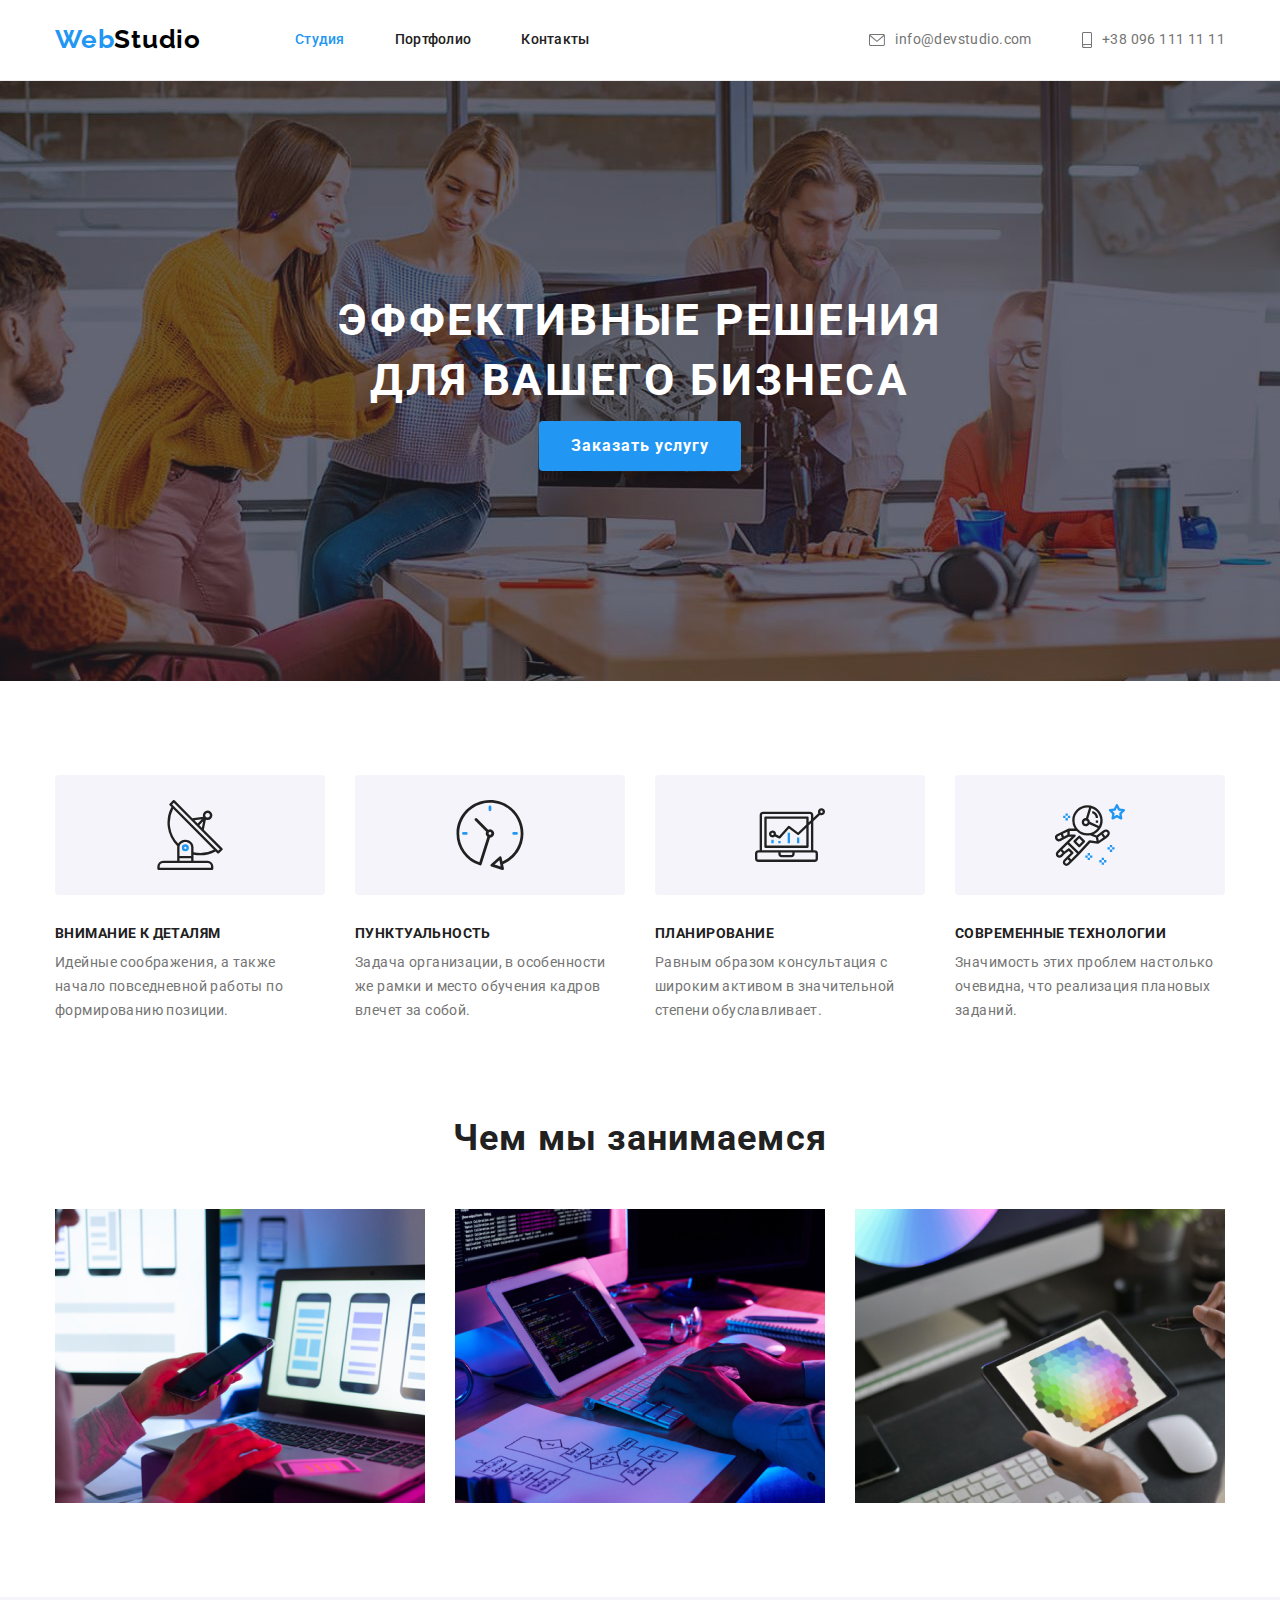
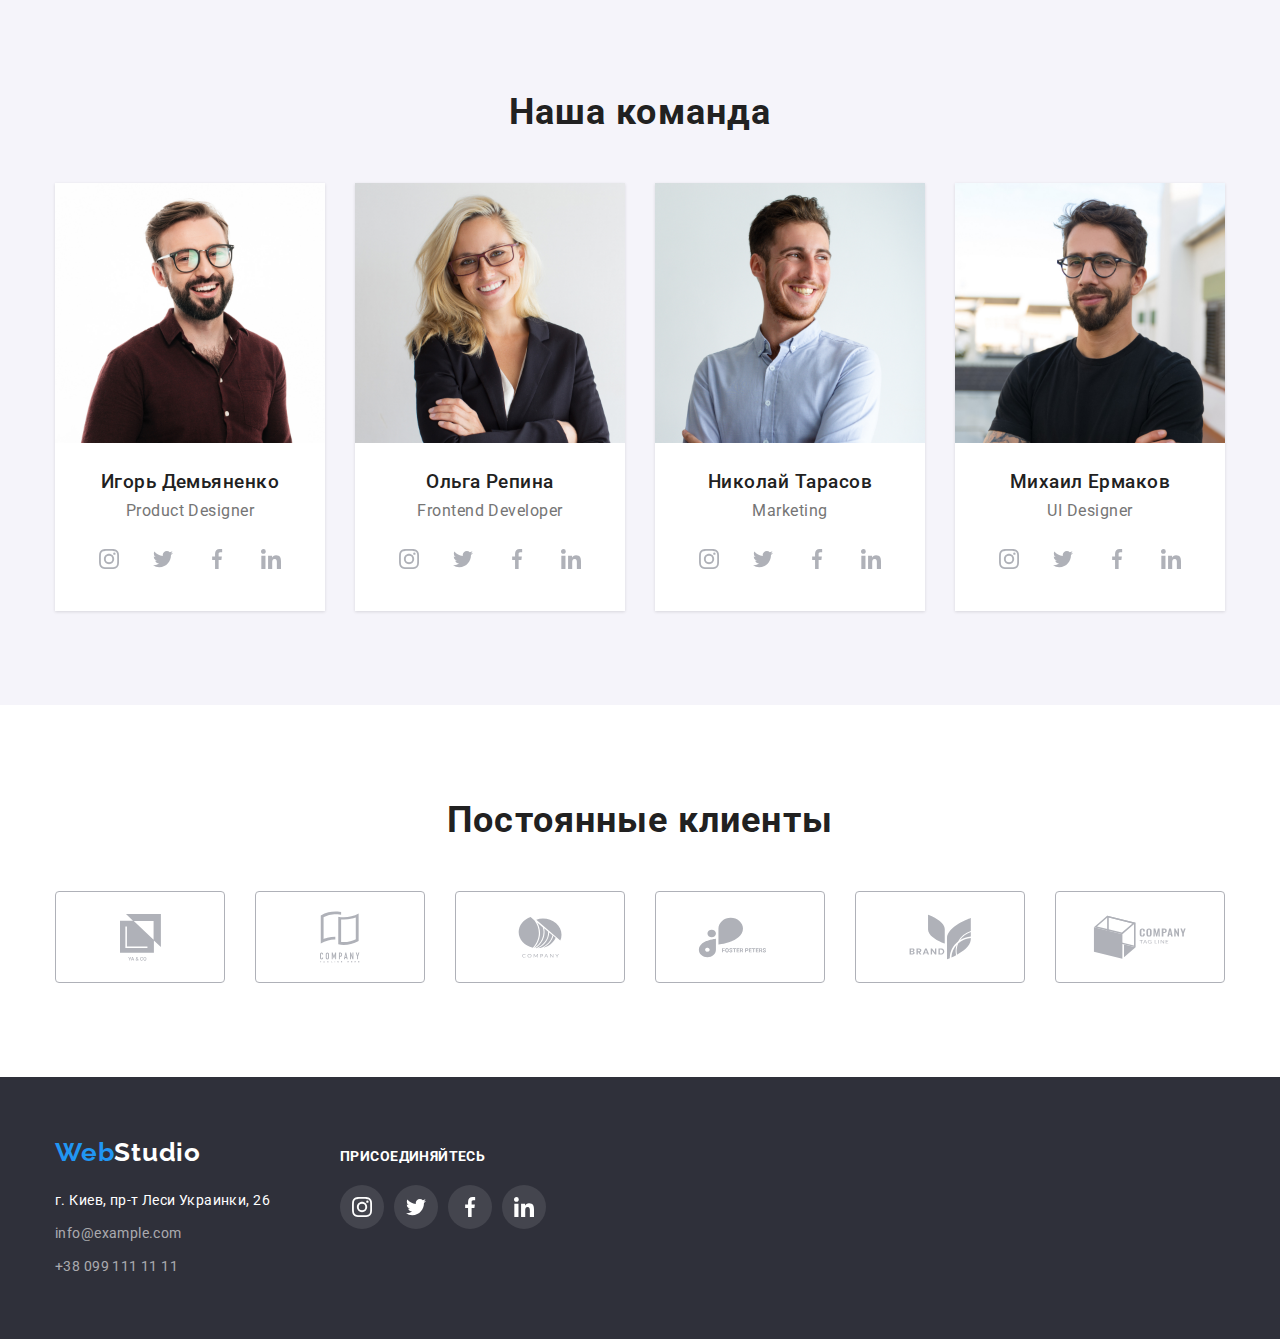
==== index.html @ 0f67e3ac "Start" ====
<!DOCTYPE html>
<html lang="ru">

<head>
    <meta charset="UTF-8">
    <meta http-equiv="X-UA-Compatible" content="IE=edge">
    <meta name="viewport" content="width=device-width, initial-scale=1.0">
    <title>goit-markup-hw-04</title>
    <link rel="preconnect" href="https://fonts.gstatic.com">
    <link
    href="https://fonts.googleapis.com/css2?family=Raleway:wght@700&family=Roboto:wght@400;500;700;900&display=swap"
    rel="stylesheet">
    <link rel="stylesheet" href="https://cdnjs.cloudflare.com/ajax/libs/modern-normalize/1.0.0/modern-normalize.min.css" />
    <link rel="stylesheet" href="./css/styles.css">
</head>

<body>
    <header class="header">
        <!--My comment-->
        <div class="container head">
            <a href="#" class="logo-link"> <span class="logo">Web</span><span class="logo-item">Studio</span></a>
            <nav class="nav">
                <ul class="nav-list">
                    <li>
                        <a class="nav-list-link current" href="./index.html">Студия</a>
                    </li>
                    <li>
                        <a class="nav-list-link" href="./portfolio.html">Портфолио</a>
                    </li>
                    <li>
                        <a class="nav-list-link" href="#contacts">Контакты</a>
                    </li>
                </ul>
            </nav>
            <ul class="contacts-list">
                <li class="contacts-list-item"> 
                <a class="contacts-list-link" href="mailto:info@devstudio.com ">
                    <svg class="contacts-icon" width="16px" height="12px">
                        <use href="./images/icons.svg#email">
                        </use>
                    </svg>info@devstudio.com</a>
                </li>
                <li class="contacts-list-item">
                <a class="contacts-list-link" href="tel:+380961111111"> 
                    <svg class="contacts-icon" width="10px" height="16px">
                        <use href="./images/icons.svg#phone">
                        </use>
                    </svg>+38 096 111 11 11</a>
                </li>
            </ul>
        </div>
    </header>
    <main>
        <!--Main content-->
        <section class=" section main">
            <div class="container hero">
                <!--Hero-->
                <!-- <div class="hero-title"> -->
        <h1 class="main-title">эффективные решения для вашего бизнеса</h1>
                <!-- </div> -->
                <div class="hero-button">
                <button class="button-order" type="button" width="">Заказать услугу</button>
                </div>
            </div>
        </section>

        <section class="section our-advantages">
            <!-- Наши преимущества-->
            <div class="container">
                <h2 class="visual-hiden">Наши преимущества</h2>
                <ul class="advantages">
                    <li class="advantegs-item">
                        <div class="advantages-icon">
                            <svg width="70" height="70"> 
                                <use href="./images/icons.svg#antenna"> 
                                </use>
                            </svg>
                        </div>
                        <div class="card-adv-content">
                            <h3 class="caption-title">внимание к деталям</h3>
                                <p class="card-adv-text">Идейные соображения, а также начало повседневной работы по формированию позиции.</p>
                        </div>
                    </li>
                    <li class="advantegs-item">
                        <div class="advantages-icon">
                            <svg width="70" height="70">
                                <use href="./images/icons.svg#clock"> 
                                </use>
                            </svg>
                        </div>                        
                        <div class="card-adv-content">
                            <h3 class="caption-title">пунктуальность</h3>
                                <p class="card-adv-text">Задача организации, в особенности же рамки и место обучения кадров влечет за собой.</p>
                        </div>
                    </li>
                    <li class="advantegs-item">
                        <div class="advantages-icon">
                            <svg width="70" height="70">
                                <use href="./images/icons.svg#diagram">
                                </use>
                            </svg>
                        </div>
                        <div class="card-adv-content">
                            <h3 class="caption-title">планирование</h3>
                                <p class="card-adv-text">Равным образом консультация с широким активом в значительной степени обуславливает.</p>
                        </div>
                    </li>
                    <li class="advantegs-item">
                        <div class="advantages-icon">
                            <svg width="70" height="70">
                                <use href="./images/icons.svg#astronaut">
                                </use>
                            </svg>
                        </div>
                        <div class="card-adv-content">
                            <h3 class="caption-title">современные технологии</h3>
                                <p class="card-adv-text">Значимость этих проблем настолько очевидна, что реализация плановых заданий.</p>
                        </div>
                    </li>
                </ul>
            </div>
        </section>

        <section class="section what-we-do">
            <div class="container ">
                <!--Чем мы занимаемся-->
                <h2 class="heading">Чем мы занимаемся</h2>
                <ul class="img-list">
                <li> <img src="./images/telefon.jpg" width="370" alt="разработка приложений на мобильный телефон"></li>
                <li> <img src="./images/table.jpg" width="370" alt="компьтерный стол"></li>
                <li> <img src="./images/planshet.jpg" width="370" alt="планшет"></li>
                </ul>
            </div>
        </section>

        <section class="section teams">
            <div class="container our-team">
                <!--Наша команда-->
                <div class="team">
                <h2 class="heading our-teams">Наша команда</h2>
                <ul class="team-list">
                    <li class="item">
                        <article class="card-team">
                        <div class="card-team-thumb">
                        <img src="images/demianenk.jpg" width="270" alt="Игорь Демьяненко">
                        </div>
                        <div class="card-team-content">
                        <h3 class="card-team-name">Игорь Демьяненко</h3>
                        <p class="card-team-text">Product Designer</p>
                        <ul class="social-icon-list">
                            <li class="social-icon-team">
                                <a class="social-icon-link" href="">
                                    <svg class="social-icon" width="20" height="20">
                                        <use href="./images/icons.svg#instagram"></use>
                                    </svg>
                                </a>
                            </li>
                            <li class="social-icon-team">
                                <a class="social-icon-link" href="">
                                    <svg class="social-icon" width="20" height="20">
                                        <use href="./images/icons.svg#twitter"></use>
                                    </svg>
                                </a>
                            </li>
                            <li class="social-icon-team">
                                <a class="social-icon-link" href="">
                                    <svg class="social-icon" width="20" height="20">
                                        <use href="./images/icons.svg#facebook"></use>
                                    </svg>
                                </a>
                            </li>
                            <li class="social-icon-team">
                                <a class="social-icon-link" href="">
                                    <svg class="social-icon" width="20" height="20">
                                        <use href="./images/icons.svg#linkedin"></use>
                                    </svg>
                                </a>
                            </li>
                        </ul>
                        </div>
                        </article>
                        
                    </li>
                    <li class="item">
                        <article class="card-team">
                        <div class="card-team-thumb">
                        <img src="images/repin.jpg" width="270" alt="Ольга Репина">
                        </div>
                        <div class="card-team-content">
                        <h3 class="card-team-name">Ольга Репина</h3>
                        <p class="card-team-text">Frontend Developer</p>
                        <ul class="social-icon-list">
                            <li class="social-icon-team">
                                <a class="social-icon-link" href="">
                                    <svg class="social-icon" width="20" height="20">
                                        <use href="./images/icons.svg#instagram"></use>
                                    </svg>
                                </a>
                            </li>
                            <li class="social-icon-team">
                                <a class="social-icon-link" href="">
                                    <svg class="social-icon" width="20" height="20">
                                        <use href="./images/icons.svg#twitter"></use>
                                    </svg>
                                </a>
                            </li>
                            <li class="social-icon-team">
                                <a class="social-icon-link" href="">
                                    <svg class="social-icon" width="20" height="20">
                                        <use href="./images/icons.svg#facebook"></use>
                                    </svg>
                                </a>
                            </li>
                            <li class="social-icon-team">
                                <a class="social-icon-link" href="">
                                    <svg class="social-icon" width="20" height="20">
                                        <use href="./images/icons.svg#linkedin"></use>
                                    </svg>
                                </a>
                            </li>
                        </ul>
                        </div>
                        </article>
                    </li>
                    <li class="item">
                        <article class="card-team">
                        <div class="card-team-thumb">
                        <img src="images/taraso.jpg" width="270" alt="Николай Тарасов">
                        </div>
                        <div class="card-team-content">
                        <h3 class="card-team-name">Николай Тарасов</h3>
                        <p class="card-team-text">Marketing</p>
                        <ul class="social-icon-list">
                            <li class="social-icon-team">
                                <a class="social-icon-link" href="">
                                    <svg class="social-icon" width="20" height="20">
                                        <use href="./images/icons.svg#instagram"></use>
                                    </svg>
                                </a>
                            </li>
                            <li class="social-icon-team">
                                <a class="social-icon-link" href="">
                                    <svg class="social-icon" width="20" height="20">
                                        <use href="./images/icons.svg#twitter"></use>
                                    </svg>
                                </a>
                            </li>
                            <li class="social-icon-team">
                                <a class="social-icon-link" href="">
                                    <svg class="social-icon" width="20" height="20">
                                        <use href="./images/icons.svg#facebook"></use>
                                    </svg>
                                </a>
                            </li>
                            <li class="social-icon-team">
                                <a class="social-icon-link" href="">
                                    <svg class="social-icon" width="20" height="20">
                                        <use href="./images/icons.svg#linkedin"></use>
                                    </svg>
                                </a>
                            </li>
                        </ul>
                        </div>
                        </article>
                    </li>
                    <li class="item">
                        <article class="card-team">
                        <div class="card-team-thumb">
                        <img src="images/ermak.jpg" width="270" alt="Михаил Ермаков">
                        </div>
                        <div class="card-team-content">
                        <h3 class="card-team-name">Михаил Ермаков</h3>
                        <p class="card-team-text">UI Designer</p>
                        <ul class="social-icon-list">
                            <li class="social-icon-team">
                                <a class="social-icon-link" href="">
                                    <svg class="social-icon" width="20" height="20">
                                        <use href="./images/icons.svg#instagram"></use>
                                    </svg>
                                </a>
                            </li>
                            <li class="social-icon-team">
                                <a class="social-icon-link" href="">
                                    <svg class="social-icon" width="20" height="20">
                                        <use href="./images/icons.svg#twitter"></use>
                                    </svg>
                                </a>
                            </li>
                            <li class="social-icon-team">
                                <a class="social-icon-link" href="">
                                    <svg class="social-icon" width="20" height="20">
                                        <use href="./images/icons.svg#facebook"></use>
                                    </svg>
                                </a>
                            </li>
                            <li class="social-icon-team">
                                <a class="social-icon-link" href="">
                                    <svg class="social-icon" width="20" height="20">
                                        <use href="./images/icons.svg#linkedin"></use>
                                    </svg>
                                </a>
                            </li>
                        </ul>
                        </div>
                        </article>
                    </li>
                </ul>
                </div>
            </div>
        </section>
        <section class="partners">
        <div class="container">
         <h2 class="heading">Постоянные клиенты</h2>   
        <ul class="partners-icon-list">
            <li class="partners-item">
                <a class="partners-icon-link" href="">
                    <svg class="partners-icon" width="41" height="47">
                        <use href="./images/icons.svg#yago"></use>
                    </svg>
                    </a>
                </li>
            <li class="partners-item">
                <div class="partners-icon-thumb">
                <a class="partners-icon-link" href="">
                    <svg class="partners-icon" width="40" height="52">
                        <use href="./images/icons.svg#companyteg"></use>
                    </svg>
                </a>
                </div>
            </li>
            <li class="partners-item">
                <div class="partners-icon-thumb">
                <a class="partners-icon-link" href="">
                    <svg class="partners-icon" width="44" height="42">
                        <use href="./images/icons.svg#company"></use>
                    </svg>
                </a>
                </div>
            </li>
            <li class="partners-item">
                <div class="partners-icon-thumb">
                <a class="partners-icon-link" href="">
                    <svg class="partners-icon" width="85" height="41">
                        <use href="./images/icons.svg#foster"></use>
                    </svg>
                </a>
                </div>
            </li>
            <li class="partners-item">
                <div class="partners-icon-thumb">
                <a class="partners-icon-link" href="">
                    <svg class="partners-icon" width="63" height="46">
                        <use href="./images/icons.svg#brand"></use>
                    </svg>
                </a>
                </div>
            </li>
            <li class="partners-item">
                <div class="partners-icon-thumb">
                <a class="partners-icon-link" href="">
                    <svg class="partners-icon" width="94" height="44">
                        <use href="./images/icons.svg#teghere"></use>
                    </svg>
                </a>
                </div>
            </li>
        </ul>
        </div>
        </section>

    </main>
    <footer class="footer">
        <div class="container foot">
            <!--copyrite-->
            <div class="foot-id">
                <a href="#" class="logo-link-foot"> <span class="logo">Web</span><span class="logo-item-foot">Studio</span></a>
            <address id="contacts">
                <ul class="contacts-list-foot">
                    <li>
                        <p class="text">г. Киев, пр-т Леси Украинки, 26</p>
                    </li>
                    <li><a class="link mail" href="mailto:info@example.com">info@example.com</a> </li>
                    <li><a class="link tel" href="tel:+380991111111">+38 099 111 11 11</a> </li>
                </ul>
            </address>
            </div>
            <div class="connect">
                <h2 class="connect-title">присоединяйтесь</h2>
                <ul class="social-connect-list">
                    <li class="social-connect-item">
                        <a class="social-connect-link" href="">
                            <svg class="social-connect-icon" width="20" height="20">
                                <use href="./images/icons.svg#instagram"></use>
                            </svg>
                        </a>
                    </li>
                    <li class="social-connect-item">
                        <a class="social-connect-link" href="">
                            <svg class="social-connect-icon" width="20" height="20">
                                <use href="./images/icons.svg#twitter"></use>
                            </svg>
                        </a>
                    </li>
                    <li class="social-connect-item">
                        <a class="social-connect-link" href="">
                            <svg class="social-connect-icon" width="20" height="20">
                                <use href="./images/icons.svg#facebook"></use>
                            </svg>
                        </a>
                    </li>
                    <li class="social-connect-item">
                        <a class="social-connect-link" href="">
                            <svg class="social-connect-icon" width="20" height="20">
                                <use href="./images/icons.svg#linkedin"></use>
                            </svg>
                        </a>
                    </li>
                </ul>
            </div>
        </div>
        
    </footer>
</body>
</html>
---- css/styles.css ----
:root {
  --active-color: #2196f3;
  --white-color: #ffffff;
  --text-color: #757575;
  --main-font: "Roboto", sans-serif;
  --accent-font: "Raleway", sans-serif;
  --title-color: #212121;
  --button-background: #f5f4fa;
  --button-background-active: #2196f3;
  --back-dark: #2f303a;
  --foot-contact-text: rgba(255, 255, 255, 0.6);
  --back-color-order: #188ce8;
  --card-set-gap: 30px;
  --card-content-bc: #eeeeee;
  --icon-color: #afb1b8;
  --icon-connect: rgba(255, 255, 255, 0.1);
}
* {
  margin: 0;
  padding: 0;
}
/* body styles */
body {
  background-color: var(--white-color);
  font-family: var(--main-font);
  color: var(--text-color);
  font-size: 14px;
  line-height: 1.71em;
  letter-spacing: 0.03em;
}
.container {
  width: 1200px;
  padding-left: 15px;
  padding-right: 15px;
  margin-left: auto;
  margin-right: auto;
}
.section {
  padding: 94px 0;
  margin-left: auto;
  margin-right: auto;
}
ul {
  list-style: none;
}
a {
  text-decoration: none;
}
a:active {
  color: var(--active-color);
}
h1,
h2,
h3,
h4,
h5,
h6 {
  color: var(--title-color);
  margin: 0;
}

p {
  margin: 0;
}

img {
  display: block;
  max-width: 100%;
  height: auto;
}

/* HEDER STYLES */
.head {
  display: flex;
  align-items: center;
  margin-bottom: 0;
}
.header {
  border-bottom: 1px solid #ececec;
}
.nav-list {
  display: flex;
  flex-direction: row;
}
.nav-list > li:not(:last-child) {
  margin-right: 50px;
}
.logo {
  color: var(--active-color);
}
.logo-item {
  color: #000000;
}
.logo-link {
  font-family: var(--accent-font);
  font-weight: 700;
  font-size: 26px;
  line-height: 1.19em;
  letter-spacing: 0.03em;
  margin-right: 94px;
  padding-top: 24px;
  padding-bottom: 25px;
}
.nav a:hover,
.nav a:focus,
.nav .current {
  color: var(--active-color);
}
.nav-list-link {
  font-weight: 500;
  font-size: 14px;
  line-height: 1.14em;
  letter-spacing: 0.02em;
  color: var(--title-color);
  display: flex;
  flex-direction: row;
  align-items: center;
  padding-top: 32px;
  padding-bottom: 32px;
}
.contacts-list {
  line-height: 1.14em;
  display: inline-flex;
  margin-left: auto;
}
.contacts-list-link {
  text-decoration: none;
  display: flex;
  flex-direction: row;
  font-style: normal;
  color: inherit;
  padding-top: 32px;
  padding-bottom: 32px;
  align-items: center;
}
.contacts-list-link:hover,
.contacts-list-link:focus {
  color: var(--active-color);
}
.contacts-list > li:not(:last-child) {
  margin-right: 50px;
}
.contacts-icon {
  fill: currentColor;
  margin-right: 10px;
}

/* HERO SECTION  */
.main {
  height: 600px;
  max-width: 1600px;
  display: flex;
  background-image: linear-gradient(
      rgba(47, 48, 58, 0.4),
      rgba(47, 48, 58, 0.4)
    ),
    url(../images/hero-bc.jpg);
  background-size: cover;
  background-position: center;
  margin-left: auto;
  margin-right: auto;
  padding-top: 200;
  padding-bottom: 200;
}
.hero {
  display: flex;
  align-items: center;
  justify-content: center;
  flex-direction: column;
  flex-wrap: wrap;
  padding-top: 200;
  padding-bottom: 200;
}
.main-title {
  color: var(--white-color);
  font-size: 44px;
  line-height: 1.36em;
  letter-spacing: 0.06em;
  text-align: center;
  justify-content: center;
  width: 696px;
  margin-left: auto;
  margin-right: auto;
  /* padding-top: 200px; */
}
.hero-title {
  display: flex;
  text-align: center;
  justify-content: center;
  align-items: center;
}
.hero .main-title,
.advantages .caption-title,
.connect-title {
  text-transform: uppercase;
}
.visual-hiden {
  visibility: hidden;
  position: absolute;
  clip: rect(0 0 0 0);
  width: 1px;
  height: 1px;
  margin: -1px;
}
.button-order {
  display: inline-block;
  font-weight: 700;
  font-size: 16px;
  line-height: 1.88em;
  color: var(--white-color);
  background-color: var(--button-background-active);
  letter-spacing: 0.06em;
  padding: 10px 32px;
  cursor: pointer;
  border: none;
  box-shadow: 0px 4px 4px rgba(0, 0, 0, 0.15);
  border-radius: 4px;
}
.hero-button {
  display: flex;
  justify-content: center;
  margin-top: 10px;
}
.button.order:hover,
.button.order:focus {
  background-color: var(--back-color-order);
  cursor: pointer;
}
/* SECTION ADVANTAGES */

.caption-title {
  font-weight: 700;
  font-size: 14px;
  line-height: 1.17em;
  letter-spacing: 0.03em;
  color: var(--title-color);
}
.caption-title pre::first-letter {
  text-transform: uppercase;
}
.advantages {
  padding: 0;
  margin: 0;
  list-style: none;
  display: flex;
  flex-wrap: wrap;
  margin-left: -30px;
}
.advantages > .advantegs-item {
  flex-basis: calc(100% / 4 - 30px);
  margin-left: 30px;
}
.card-adv-text {
  margin-top: 10px;
}
.card-adv-content {
  margin-top: 30px;
}
.advantages-icon {
  display: flex;
  width: 270px;
  height: 120px;
  border-radius: 4px;
  justify-content: center;
  align-items: center;
  background-color: var(--button-background);
  fill: currentColor;
}
.our-advantages {
  padding-top: 94px;
}
/* WHAT WE DO */

.heading {
  font-weight: 700;
  font-size: 36px;
  line-height: 1.17em;
  letter-spacing: 0.03em;
  color: var(--title-color);
  text-align: center;
}
.img-list {
  display: flex;
  flex-direction: row;
  margin-top: 50px;
}
.img-list > li:not(:last-child) {
  margin-right: 30px;
}
.what-we-do {
  padding-bottom: 94px;
  padding-top: 0;
}

/* Наша команда */
.teams {
  background-color: var(--button-background);
}
.item {
  background-color: var(--white-color);
  box-shadow: 0px 2px 1px 0px rgba(0, 0, 0, 0.2);
  box-shadow: 0px 1px 1px 0px rgba(0, 0, 0, 0.14);
  box-shadow: 0px 1px 3px 0px rgba(0, 0, 0, 0.12);
}
.team-list {
  padding: 0;
  margin: 0;
  list-style: none;
  display: flex;
  flex-wrap: wrap;
  margin-left: -30px;
  margin-top: -30px;
}
.our-teams {
  margin-bottom: 50px;
}
.card-team-thumb {
  display: block;
  max-width: 100%;
}
.team-list > .item {
  font-size: 16px;
  line-height: 1.17em;
  letter-spacing: 0.03em;
  text-align: center;
  margin-left: 30px;
  margin-top: 30px;
  width: auto;
  border: none;
}
.card-team-content {
  padding: 30px 32px;
}
.card-team-text {
  margin-top: 10px;
}
.card-team-name {
  font-weight: 500;
}
.our-team .heading {
  text-align: center;
}
.social-icon-list {
  display: flex;
  text-align: center;
  justify-content: center;
  margin-top: 16px;
}
.social-icon-link {
  display: flex;
  width: 44px;
  height: 44px;
  border: none;
  border-radius: 50%;
  justify-content: center;
  align-items: center;
  fill: var(--icon-color);
}
.social-icon-team:not(:last-child) {
  margin-right: 10px;
}
.social-icon-link:hover,
.social-icon-link:focus {
  background-color: var(--active-color);
  fill: var(--white-color);
}

/* PARTNERS */
.partners {
  margin: 94px auto;
}
.partners-icon-list {
  display: flex;
  flex-direction: row;
  margin-top: 50px;
}
.partners-icon-list > li:not(:last-child) {
  margin-right: 30px;
}
.partners-icon-link {
  display: flex;
  align-items: center;
  justify-content: center;
  width: 170px;
  height: 92px;
  border: 1px solid var(--icon-color);
  border-radius: 4px;
  cursor: pointer;
}
.partners-icon {
  display: inline-block;
  align-items: center;
  justify-content: center;

  fill: var(--icon-color);
  color: currentColor;
}
.partners-icon-link:hover,
.partners-icon-link:focus {
  border-color: var(--button-background-active);
}
.partners-icon-link:focus .partners-icon,
.partners-icon-link:hover .partners-icon {
  fill: var(--active-color);
}
/* PORTFOLIO */

.title {
  font-weight: 700;
  font-size: 18px;
  line-height: 2em;
  letter-spacing: 0.06em;
}
.products-list {
  font-size: 16px;
  line-height: 1.88em;
  display: flex;
  flex-wrap: wrap;
  justify-content: center;
  align-items: center;
  padding: 0;
  margin: 0;
  margin-top: calc(-1 * var(--card-set-gap));
  margin-left: calc(-1 * var(--card-set-gap));
}
.products-list > .products-list-item {
  flex-basis: calc(100% / 3 - 30px);
  margin-left: var(--card-set-gap);
  margin-top: var(--card-set-gap);
}
.card-title {
  font-size: 18px;
}
.card-text {
  margin-top: 4px;
}
.card-content {
  padding: 20px 24px;
  border-right: 1px solid var(--card-content-bc);
  border-bottom: 1px solid var(--card-content-bc);
  border-left: 1px solid var(--card-content-bc);
}

.products-list-item:hover,
.products-list-item:focus {
  background: #ffffff;
  border: 1px solid #eeeeee;
  box-shadow: 0px 1px 1px rgba(0, 0, 0, 0.12), 0px 4px 4px rgba(0, 0, 0, 0.06),
    1px 4px 6px rgba(0, 0, 0, 0.16);
}

/* PORTFOLIO BUTTON */
.button-list {
  display: flex;
  flex-direction: row;
  margin-bottom: 34px;
  justify-content: center;
}
.button {
  font-family: inherit;
  font-weight: 500;
  font-size: 16px;
  line-height: 1.63;
  color: var(--title-color);
  background-color: var(--button-background);
  min-width: 73px;
  border: 0px;
  padding: 6px 22px;
  border-radius: 4px;
  cursor: pointer;
}
.products-button:not(:last-child) {
  margin-right: 8px;
}
.sellect-but {
  background-color: var(--button-background-active);
  color: var(--white-color);
  box-shadow: 0px 2px 2px 0px rgba(0, 0, 0, 0.12);
  box-shadow: 0px 1px 2px 0px rgba(0, 0, 0, 0.08);
  box-shadow: 0px 3px 1px 0px rgba(0, 0, 0, 0.1);
}
.button:hover,
.button:focus {
  background-color: var(--button-background-active);
  color: var(--white-color);
  box-shadow: 0px 2px 2px 0px rgba(0, 0, 0, 0.12);
  box-shadow: 0px 1px 2px 0px rgba(0, 0, 0, 0.08);
  box-shadow: 0px 3px 1px 0px rgba(0, 0, 0, 0.1);
}
/* FOOTER */
.footer {
  background-color: var(--back-dark);
  padding: 60px 15px;
  margin-right: auto;
  margin-left: auto;
  display: flex;
}
.foot {
  color: var(--white-color);
  display: flex;
  flex-direction: row;
  vertical-align: baseline;
}
.logo-link-foot {
  font-family: var(--accent-font);
  font-weight: 700;
  font-size: 26px;
  line-height: 1.19em;
  letter-spacing: 0.03em;
  padding: 0;
  margin-top: 60px;
  margin: 0;
}
.contacts-list-foot > li {
  font-style: normal;
}
.contacts-list-foot {
  margin-top: 20px;
}
.contacts-list-foot .link {
  display: inline-block;
  color: var(--foot-contact-text);
  margin-top: 9px;
}
.contacts-list-foot a:hover,
.contacts-list-foot a:focus {
  color: var(--active-color);
}
.logo-item-foot {
  color: var(--white-color);
}
/* CONNECT */
.connect-title {
  font-weight: 700;
  font-size: 14px;
  line-height: 1.14em;
  letter-spacing: 0.03em;
  color: var(--white-color);
  text-align: center;
}
.connect {
  display: flex;
  align-items: flex-start;
  justify-content: flex-start;
  flex-direction: column;
  margin-left: 70px;
  margin-top: 12px;
}

.social-connect-list {
  display: flex;
  text-align: center;
  justify-content: center;
  margin-top: 20px;
}
.social-connect-link {
  display: flex;
  width: 44px;
  height: 44px;
  border: none;
  border-radius: 50%;
  justify-content: center;
  align-items: center;
  background-color: var(--icon-connect);
  fill: var(--white-color);
}
.social-connect-item:not(:last-child) {
  margin-right: 10px;
}
.social-connect-link:hover,
.social-connect-link:focus {
  background-color: var(--active-color);
}
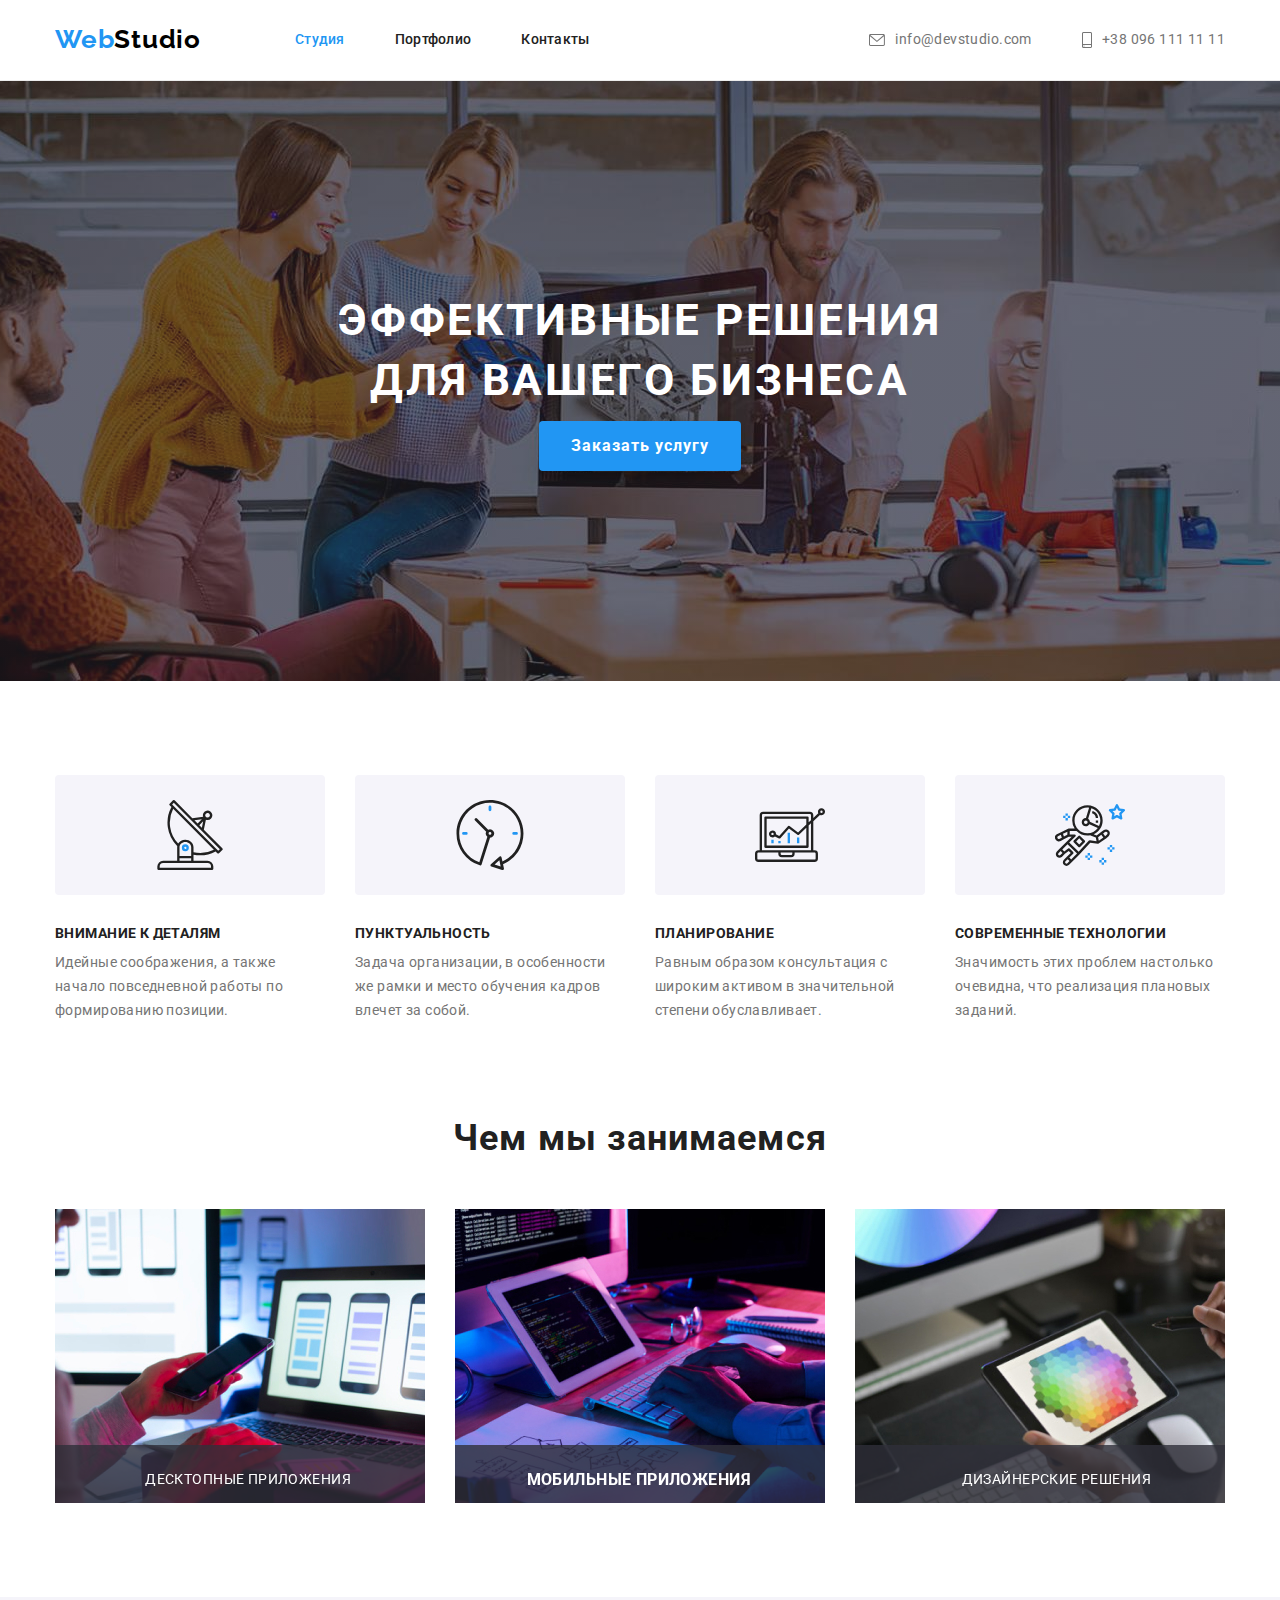
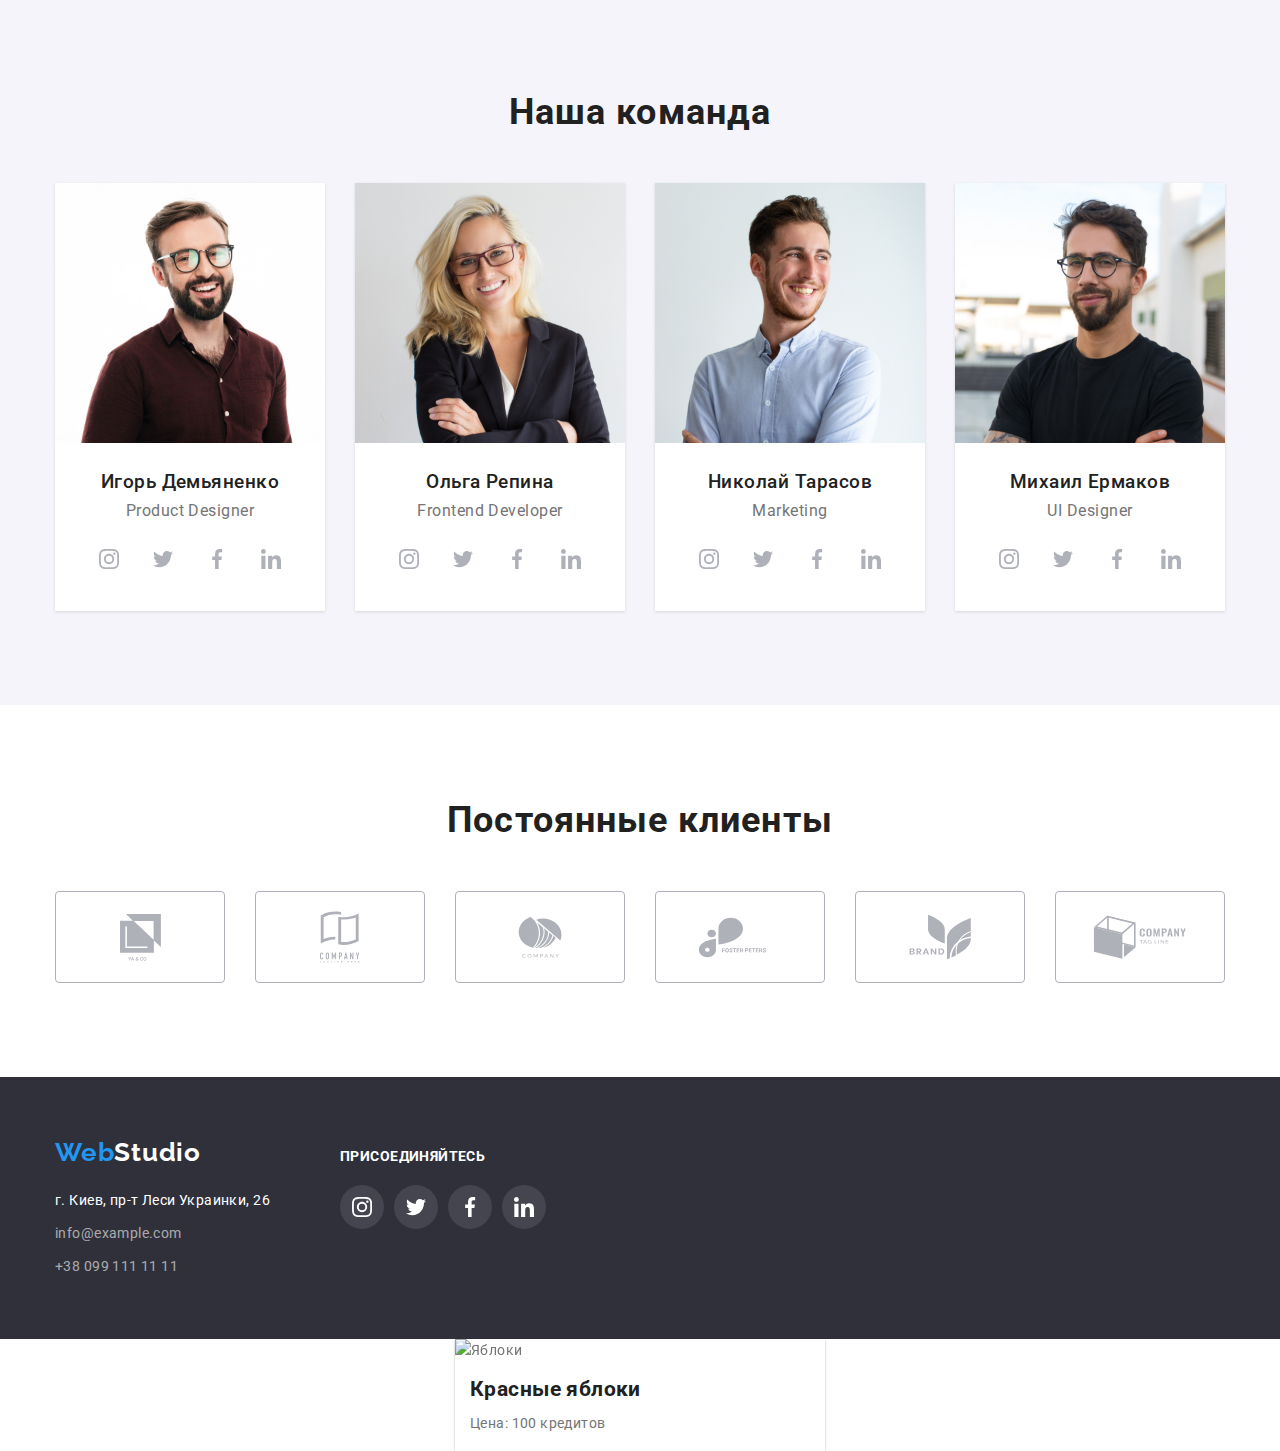
==== commit 6972d7fa: "23.order--button/WWD" ====
--- a/index.html
+++ b/index.html
@@ -5,7 +5,7 @@
     <meta charset="UTF-8">
     <meta http-equiv="X-UA-Compatible" content="IE=edge">
     <meta name="viewport" content="width=device-width, initial-scale=1.0">
-    <title>goit-markup-hw-04</title>
+    <title>goit-markup-hw-05</title>
     <link rel="preconnect" href="https://fonts.gstatic.com">
     <link
     href="https://fonts.googleapis.com/css2?family=Raleway:wght@700&family=Roboto:wght@400;500;700;900&display=swap"
@@ -59,7 +59,16 @@
         <h1 class="main-title">эффективные решения для вашего бизнеса</h1>
                 <!-- </div> -->
                 <div class="hero-button">
-                <button class="button-order" type="button" width="">Заказать услугу</button>
+                <button class="button-order" data-modal-open type="button" width="">Заказать услугу</button>
+                <div class="backdrop is-hidden" data-modal>
+                    <div class="modal">
+                    <button class="close" data-modal-close>
+                        <svg class="close-icon" width="30" height="30">
+                            <use href="./images/icons.svg#close"></use>
+                        </svg>
+                    </button>
+                    </div>
+                </div>
                 </div>
             </div>
         </section>
@@ -126,9 +135,21 @@
                 <!--Чем мы занимаемся-->
                 <h2 class="heading">Чем мы занимаемся</h2>
                 <ul class="img-list">
-                <li> <img src="./images/telefon.jpg" width="370" alt="разработка приложений на мобильный телефон"></li>
-                <li> <img src="./images/table.jpg" width="370" alt="компьтерный стол"></li>
-                <li> <img src="./images/planshet.jpg" width="370" alt="планшет"></li>
+                <li class="img-list-item"> <img src="./images/telefon.jpg" width="370" alt="разработка приложений на мобильный телефон">
+                <div class="what-we-do-overlay">
+                    <p class="what-we-do-overlay-text">Десктопные приложения</p>
+                </div>
+                </li>
+                <li class="img-list-item"> <img src="./images/table.jpg" width="370" alt="компьтерный стол">
+                <div class="what-we-do-overlay">
+                    <h3 class="what-we-do-overlay-text">Мобильные приложения</p>
+                </div>
+                </li>
+                <li class="img-list-item"> <img src="./images/planshet.jpg" width="370" alt="планшет">
+                <div class="what-we-do-overlay">
+                    <p class="what-we-do-overlay-text">Дизайнерские решения</p>
+                </div>
+                </li>
                 </ul>
             </div>
         </section>
@@ -420,5 +441,41 @@
         </div>
         
     </footer>
+<!-- Скрипт на модалку -->
+    <script src="./js/modal.js"></script>
+
+    <!-- Practice -->
+    <article class="product">
+        <div class="product-thumb">
+            <img src="./images/apples.jpg" alt="Яблоки" />
+    
+            <div class="product-overlay">
+                <div class="product-actions">
+                    <button aria-label="В избранное" class="item">
+                        <svg class="icon">
+                            <use href="./images/sprite.svg#star"></use>
+                        </svg>
+                    </button>
+    
+                    <button aria-label="Написать отзыв" class="item">
+                        <svg class="icon">
+                            <use href="./images/sprite.svg#edit"></use>
+                        </svg>
+                    </button>
+    
+                    <button aria-label="В закладки" class="item">
+                        <svg class="icon">
+                            <use href="./images/sprite.svg#home"></use>
+                        </svg>
+                    </button>
+                </div>
+            </div>
+        </div>
+    
+        <div class="product-meta">
+            <h2 class="product-name">Красные яблоки</h2>
+            <p class="product-price">Цена: 100 кредитов</p>
+        </div>
+    </article>
 </body>
 </html>
--- a/css/styles.css
+++ b/css/styles.css
@@ -226,6 +226,46 @@
   background-color: var(--back-color-order);
   cursor: pointer;
 }
+.backdrop {
+  position: fixed;
+  top: 0;
+  left: 0;
+  width: 100%;
+  height: 100%;
+  background-color: rgba(0, 0, 0, 0.2);
+}
+
+.backdrop.is-hidden {
+  opacity: 0;
+  pointer-events: none;
+}
+.close {
+  position: absolute;
+  top: 8px;
+  right: 8px;
+  width: 30px;
+  height: 30px;
+  cursor: pointer;
+  border: none;
+}
+.close-icon {
+  fill: #000000;
+  background-color: #fff;
+}
+.modal {
+  position: absolute;
+  top: 50%;
+  left: 50%;
+  transform: translate(-50%, -50%);
+
+  height: 581px;
+  width: 528px;
+
+  background-color: #fff;
+  box-shadow: 0px 1px 3px rgba(0, 0, 0, 0.12), 0px 1px 1px rgba(0, 0, 0, 0.14),
+    0px 2px 1px rgba(0, 0, 0, 0.2);
+  border-radius: 4px;
+}
 /* SECTION ADVANTAGES */
 
 .caption-title {
@@ -291,7 +331,25 @@
   padding-bottom: 94px;
   padding-top: 0;
 }
-
+.img-list-item {
+  position: relative;
+}
+.what-we-do-overlay {
+  position: absolute;
+  bottom: 0%;
+  left: 0%;
+  /* transform: translate(-50%, -50%); */
+  width: 100%;
+  height: 20%;
+  background-color: rgba(47, 48, 58, 0.8);
+}
+.what-we-do-overlay-text {
+  position: absolute;
+  top: 40%;
+  right: 20%;
+  text-transform: uppercase;
+  color: var(--white-color);
+}
 /* Наша команда */
 .teams {
   background-color: var(--button-background);
@@ -571,3 +629,77 @@
 .social-connect-link:focus {
   background-color: var(--active-color);
 }
+/* practice */
+.product {
+  width: 370px;
+  margin-left: auto;
+  margin-right: auto;
+
+  box-shadow: 0px 2px 1px rgba(0, 0, 0, 0.2), 0px 1px 1px rgba(0, 0, 0, 0.14),
+    0px 1px 3px rgba(0, 0, 0, 0.12);
+}
+
+.product-thumb:hover::before {
+  opacity: 1;
+}
+
+.product-thumb {
+  position: relative;
+  overflow: hidden;
+}
+
+.product-overlay {
+  position: absolute;
+  top: 0;
+  left: 0;
+  width: 100%;
+  height: 100%;
+  background-color: rgba(255, 165, 0, 0.7);
+
+  transform: translateX(-100%);
+  opacity: 0;
+  transition: transform 250ms cubic-bezier(0.4, 0, 0.2, 1),
+    opacity 250ms cubic-bezier(0.4, 0, 0.2, 1);
+}
+
+.product:hover .product-overlay {
+  transform: translateX(0);
+  opacity: 1;
+}
+
+.product-meta {
+  padding: 15px;
+}
+
+.product-name {
+  margin-top: 0;
+  margin-bottom: 10px;
+}
+
+.product-price {
+  margin-top: 0;
+  margin-bottom: 0;
+}
+
+.product-actions {
+  outline: 3px solid orange;
+  position: absolute;
+  display: flex;
+
+  top: 50%;
+  left: 50%;
+  transform: translate(-50%, -50%);
+
+  /* Opacity анимируемое свойство, используйте вместо diplay none */
+  opacity: 0;
+  transition: opacity 250ms cubic-bezier(0.4, 0, 0.2, 1) 250ms;
+}
+
+.product:hover .product-actions {
+  opacity: 1;
+}
+
+.product-actions .icon {
+  width: 32px;
+  height: 32px;
+}
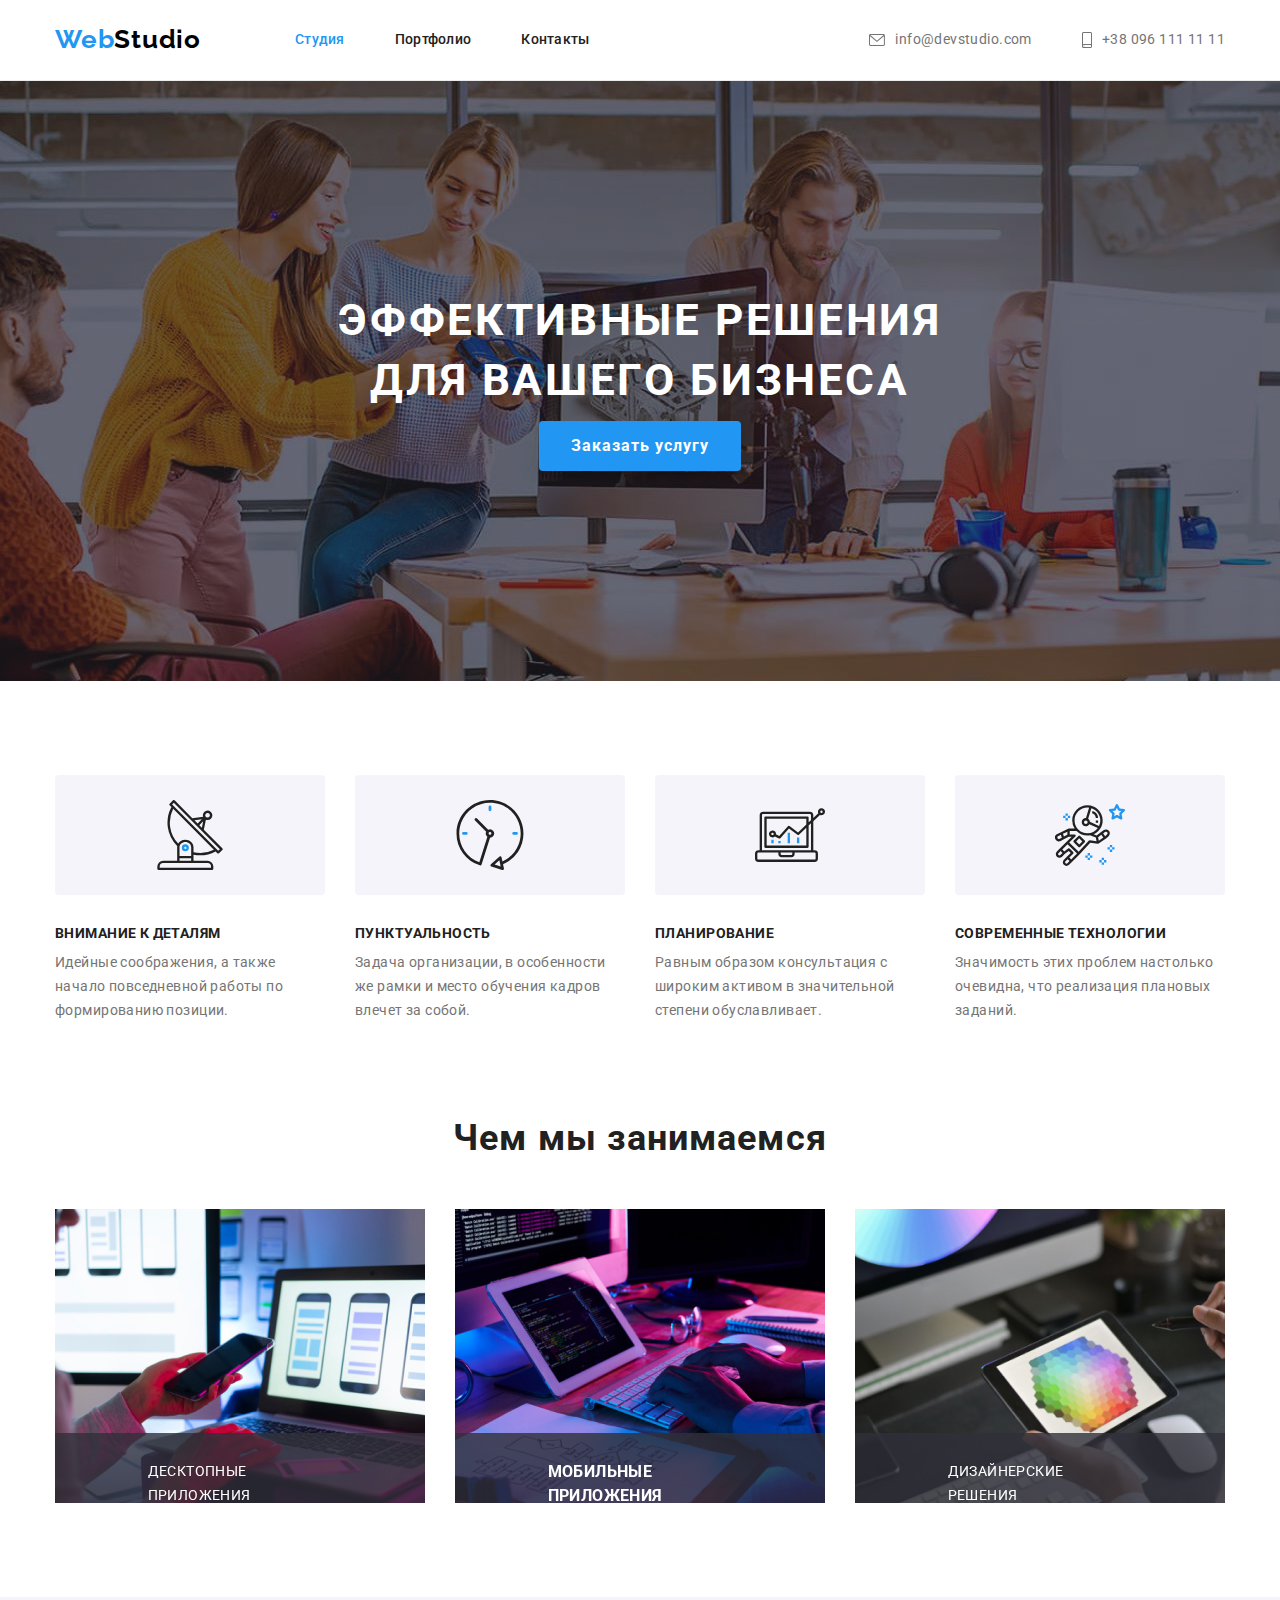
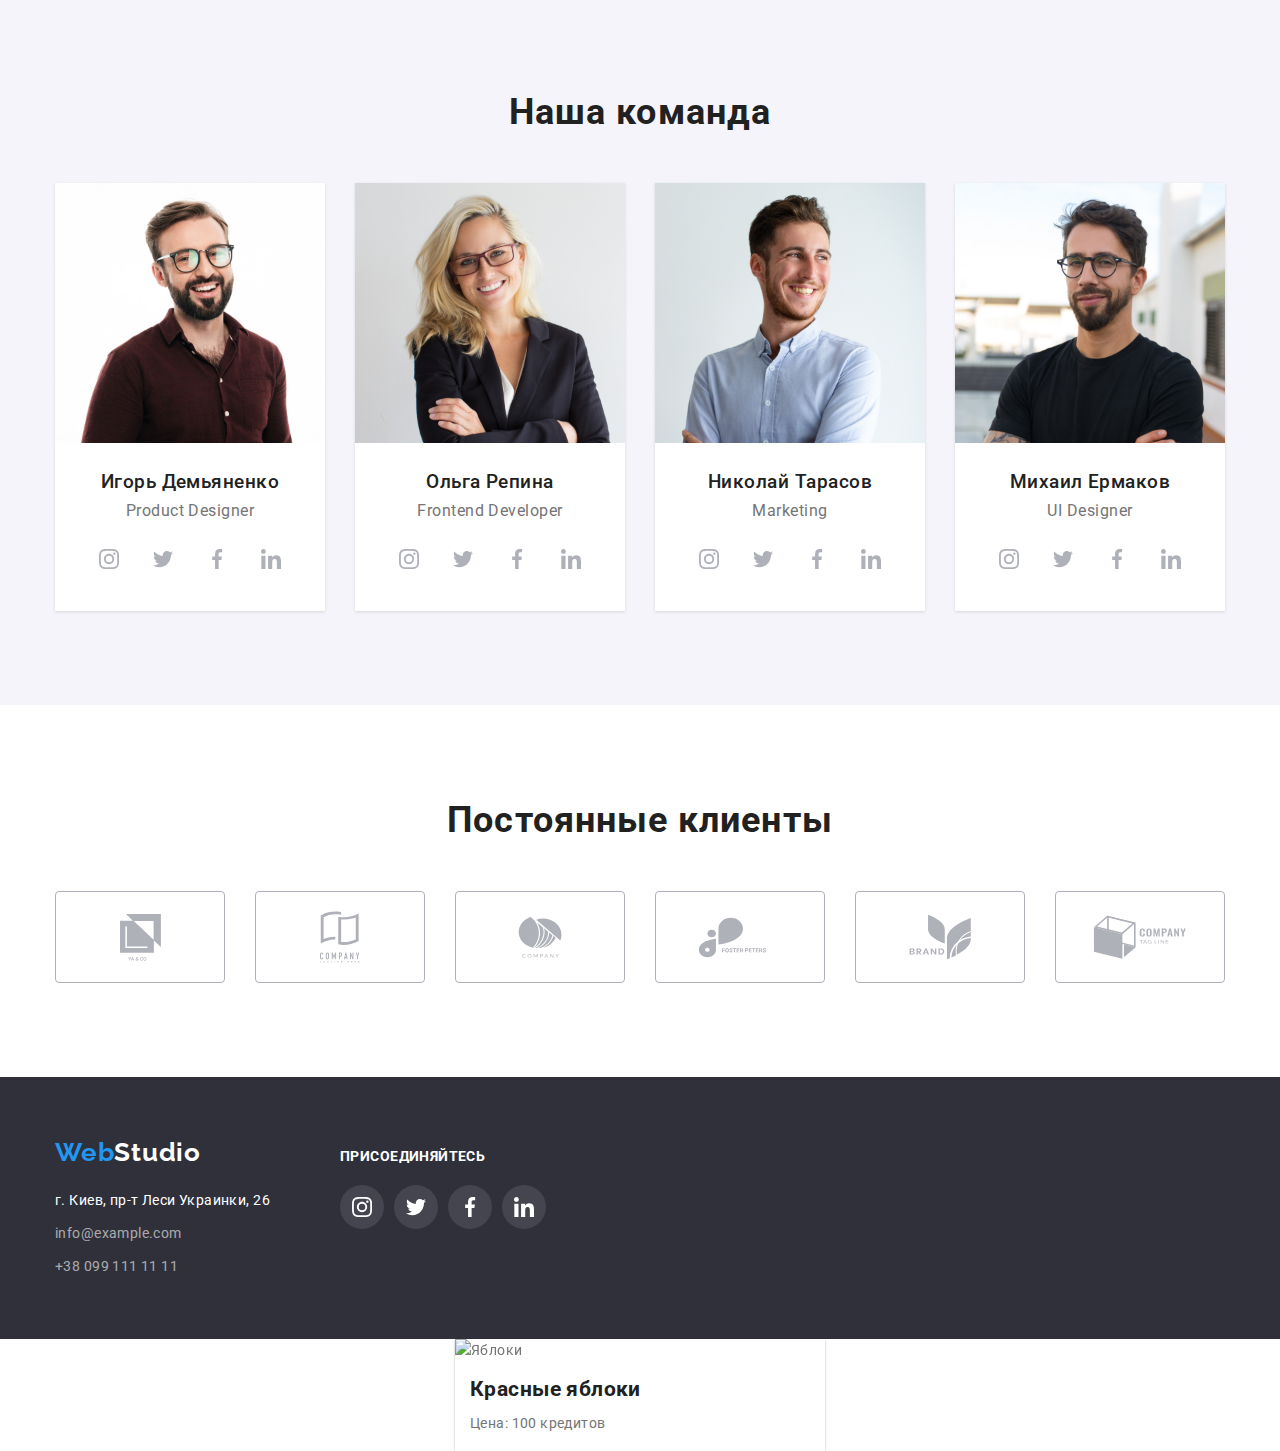
==== commit f43e7889: "24." ====
--- a/index.html
+++ b/index.html
@@ -59,16 +59,16 @@
         <h1 class="main-title">эффективные решения для вашего бизнеса</h1>
                 <!-- </div> -->
                 <div class="hero-button">
-                <button class="button-order" data-modal-open type="button" width="">Заказать услугу</button>
-                <div class="backdrop is-hidden" data-modal>
-                    <div class="modal">
-                    <button class="close" data-modal-close>
-                        <svg class="close-icon" width="30" height="30">
-                            <use href="./images/icons.svg#close"></use>
-                        </svg>
-                    </button>
-                    </div>
-                </div>
+                    <button class="button-order" data-modal-open type="button" width="">Заказать услугу</button>
+                        <div class="backdrop is-hidden" data-modal>
+                            <div class="modal">
+                                <button class="close" data-modal-close>
+                                    <svg class="close-icon" width="30" height="30">
+                                        <use href="./images/icons.svg#close"></use>
+                                    </svg>
+                                </button>
+                            </div>
+                        </div>
                 </div>
             </div>
         </section>
@@ -142,7 +142,7 @@
                 </li>
                 <li class="img-list-item"> <img src="./images/table.jpg" width="370" alt="компьтерный стол">
                 <div class="what-we-do-overlay">
-                    <h3 class="what-we-do-overlay-text">Мобильные приложения</p>
+                    <h3 class="what-we-do-overlay-text">Мобильные приложения</h3>
                 </div>
                 </li>
                 <li class="img-list-item"> <img src="./images/planshet.jpg" width="370" alt="планшет">
--- a/css/styles.css
+++ b/css/styles.css
@@ -238,6 +238,7 @@
 .backdrop.is-hidden {
   opacity: 0;
   pointer-events: none;
+  transition: transform 250ms cubic-bezier(0.4, 0, 0.2, 1);
 }
 .close {
   position: absolute;
@@ -262,9 +263,12 @@
   width: 528px;
 
   background-color: #fff;
+
   box-shadow: 0px 1px 3px rgba(0, 0, 0, 0.12), 0px 1px 1px rgba(0, 0, 0, 0.14),
     0px 2px 1px rgba(0, 0, 0, 0.2);
   border-radius: 4px;
+  transition: transform 250ms cubic-bezier(0.4, 0, 0.2, 1);
+  opacity: 1;
 }
 /* SECTION ADVANTAGES */
 
@@ -340,13 +344,21 @@
   left: 0%;
   /* transform: translate(-50%, -50%); */
   width: 100%;
-  height: 20%;
+  height: 70px;
   background-color: rgba(47, 48, 58, 0.8);
 }
 .what-we-do-overlay-text {
   position: absolute;
-  top: 40%;
-  right: 20%;
+  left: 50%;
+  display: block;
+
+  transform: translate(-50%);
+  margin-top: 27px;
+  margin-bottom: 27px;
+  margin-left: auto;
+  margin-right: auto;
+  align-items: center;
+  justify-content: center;
   text-transform: uppercase;
   color: var(--white-color);
 }
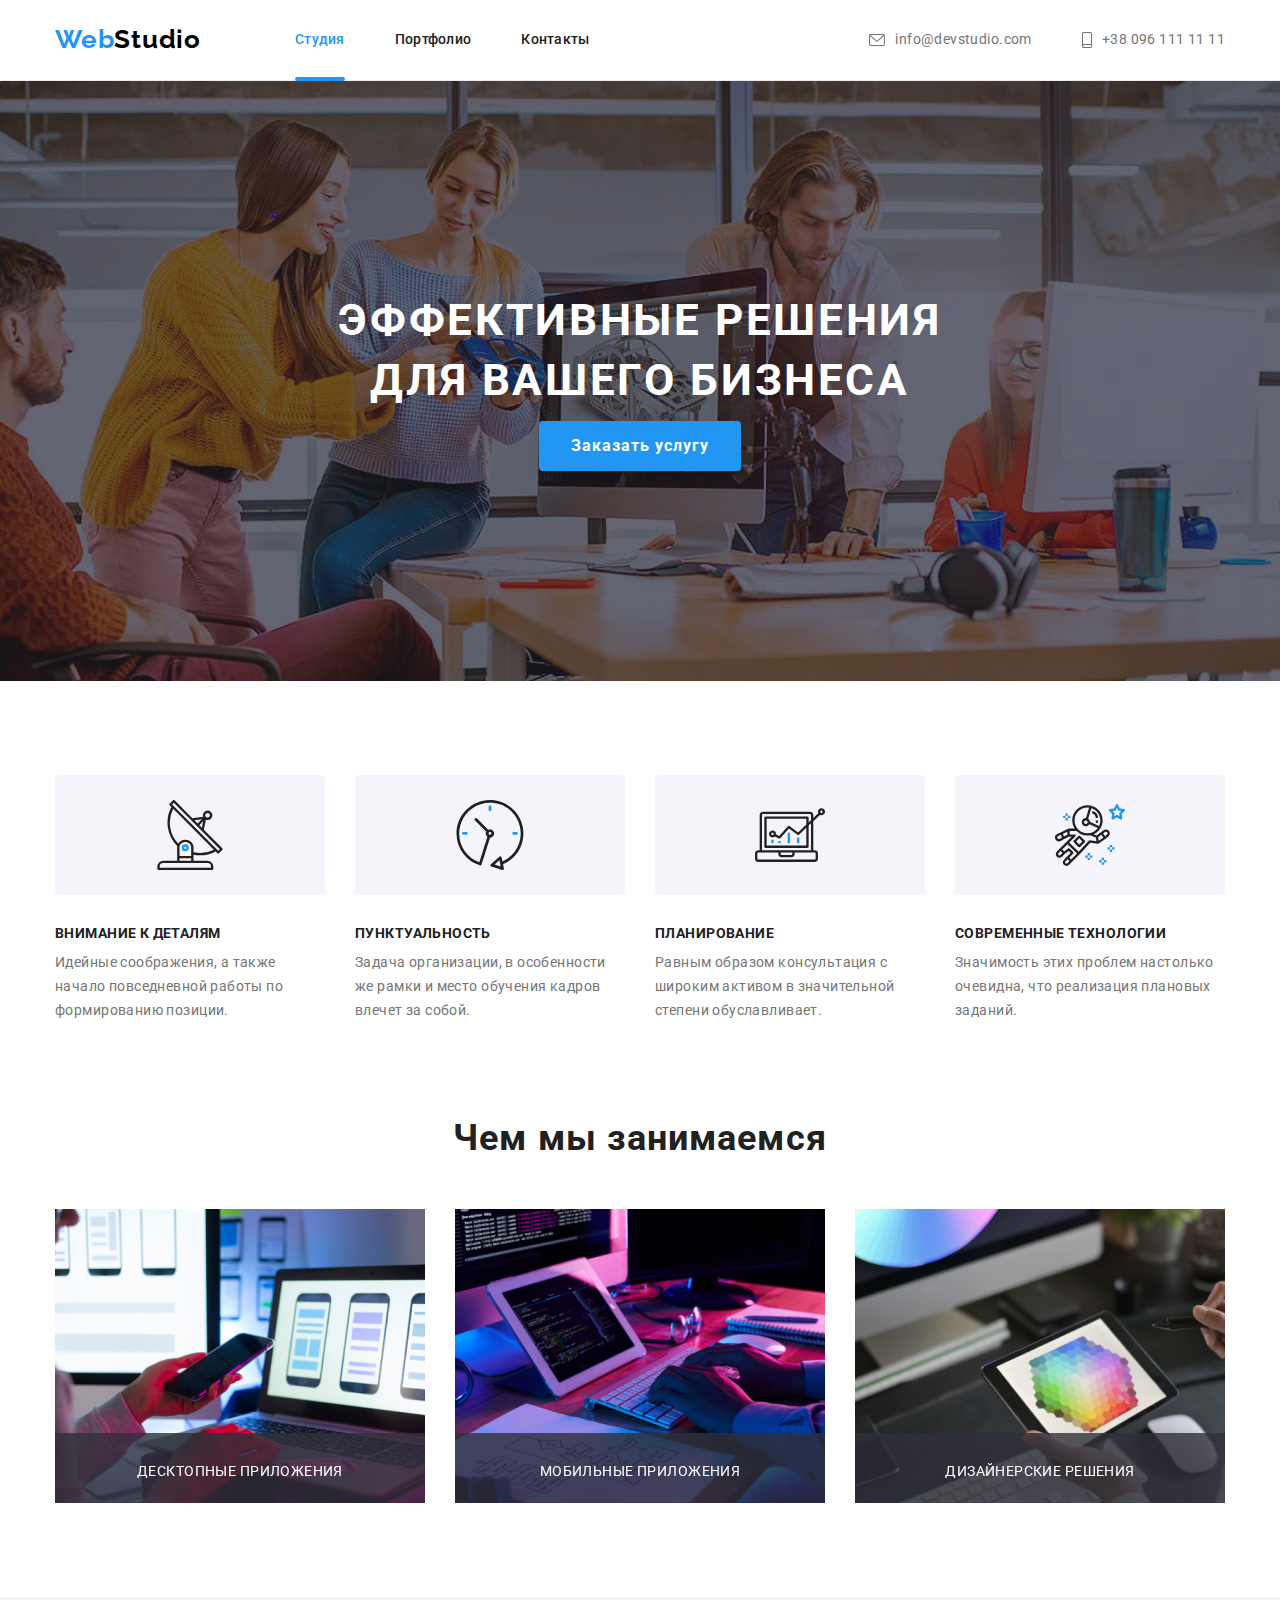
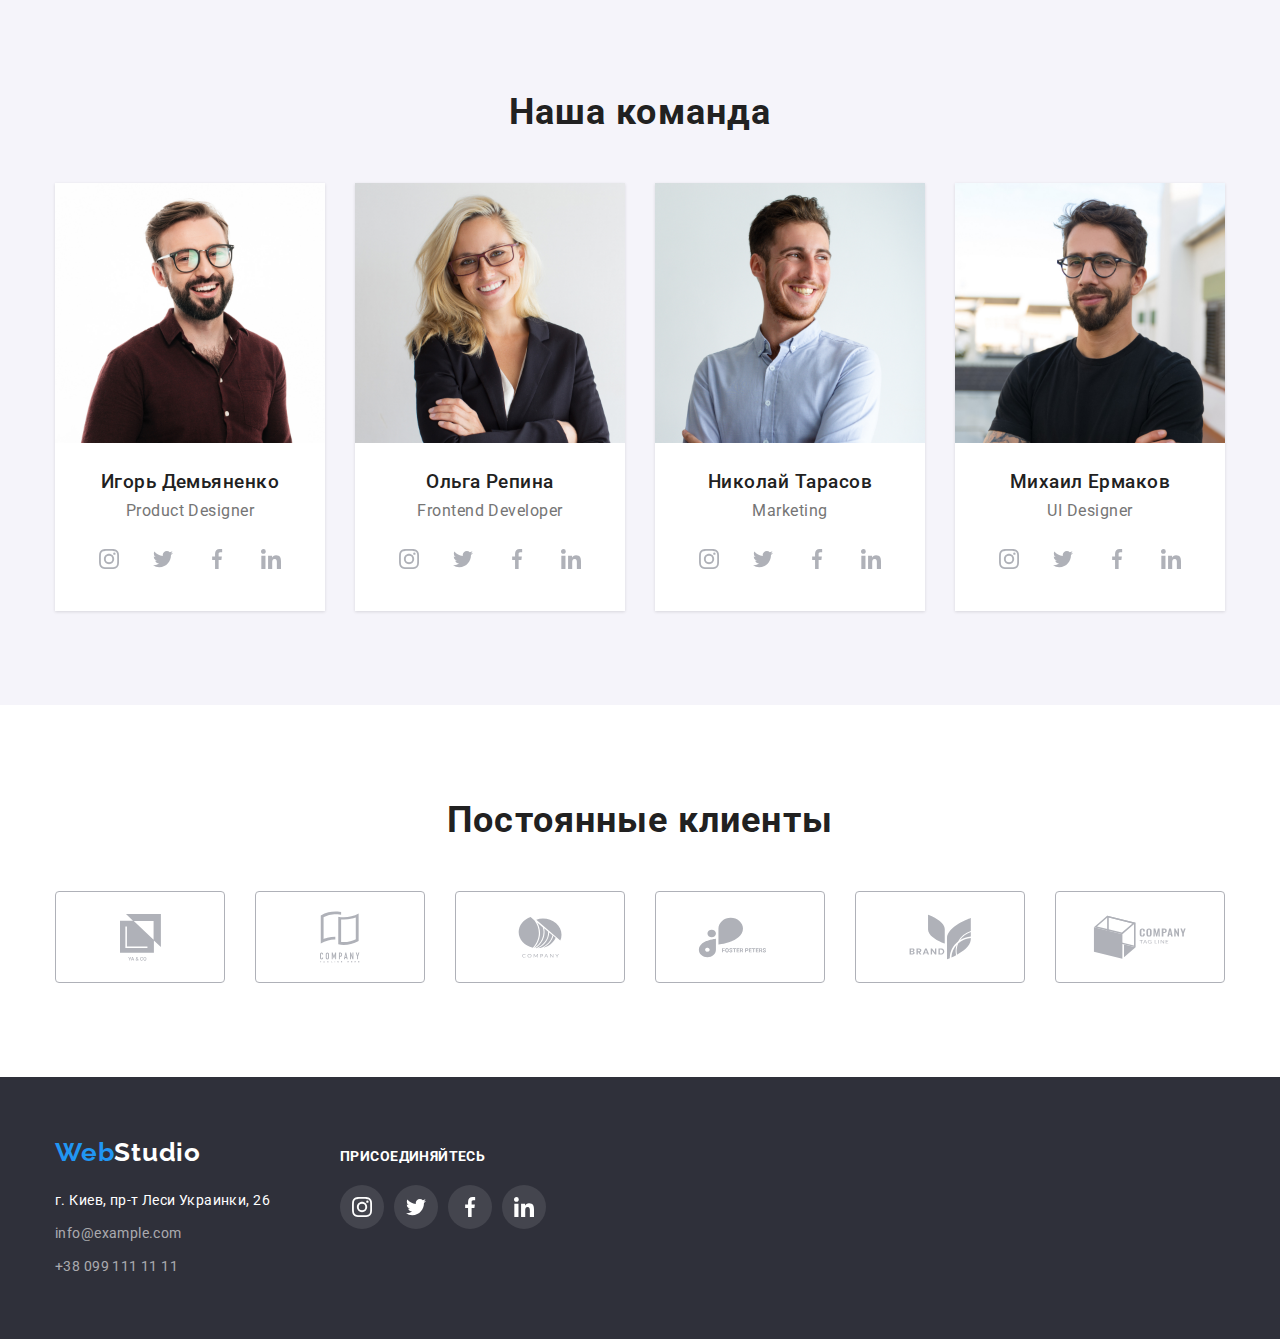
==== commit df4d0bc3: "only products card" ====
--- a/index.html
+++ b/index.html
@@ -142,7 +142,7 @@
                 </li>
                 <li class="img-list-item"> <img src="./images/table.jpg" width="370" alt="компьтерный стол">
                 <div class="what-we-do-overlay">
-                    <h3 class="what-we-do-overlay-text">Мобильные приложения</h3>
+                    <p class="what-we-do-overlay-text">Мобильные приложения</p>
                 </div>
                 </li>
                 <li class="img-list-item"> <img src="./images/planshet.jpg" width="370" alt="планшет">
@@ -443,39 +443,5 @@
     </footer>
 <!-- Скрипт на модалку -->
     <script src="./js/modal.js"></script>
-
-    <!-- Practice -->
-    <article class="product">
-        <div class="product-thumb">
-            <img src="./images/apples.jpg" alt="Яблоки" />
-    
-            <div class="product-overlay">
-                <div class="product-actions">
-                    <button aria-label="В избранное" class="item">
-                        <svg class="icon">
-                            <use href="./images/sprite.svg#star"></use>
-                        </svg>
-                    </button>
-    
-                    <button aria-label="Написать отзыв" class="item">
-                        <svg class="icon">
-                            <use href="./images/sprite.svg#edit"></use>
-                        </svg>
-                    </button>
-    
-                    <button aria-label="В закладки" class="item">
-                        <svg class="icon">
-                            <use href="./images/sprite.svg#home"></use>
-                        </svg>
-                    </button>
-                </div>
-            </div>
-        </div>
-    
-        <div class="product-meta">
-            <h2 class="product-name">Красные яблоки</h2>
-            <p class="product-price">Цена: 100 кредитов</p>
-        </div>
-    </article>
 </body>
 </html>
--- a/css/styles.css
+++ b/css/styles.css
@@ -105,7 +105,9 @@
 .nav a:focus,
 .nav .current {
   color: var(--active-color);
-}
+  transition: color 250ms cubic-bezier(0.4, 0, 0.2, 1);
+}
+
 .nav-list-link {
   font-weight: 500;
   font-size: 14px;
@@ -115,9 +117,27 @@
   display: flex;
   flex-direction: row;
   align-items: center;
+  text-decoration: none;
   padding-top: 32px;
   padding-bottom: 32px;
-}
+  transition: 250ms cubic-bezier(0.4, 0, 0.2, 1);
+}
+
+.current {
+  position: relative;
+}
+.current::after {
+  position: absolute;
+  content: " ";
+  left: 0;
+  bottom: -1px;
+  display: block;
+  width: 100%;
+  height: 4px;
+  border-radius: 2px;
+  background-color: var(--button-background-active);
+}
+
 .contacts-list {
   line-height: 1.14em;
   display: inline-flex;
@@ -132,10 +152,12 @@
   padding-top: 32px;
   padding-bottom: 32px;
   align-items: center;
+  transition: 250ms cubic-bezier(0.4, 0, 0.2, 1);
 }
 .contacts-list-link:hover,
 .contacts-list-link:focus {
   color: var(--active-color);
+  transition: color 250ms cubic-bezier(0.4, 0, 0.2, 1);
 }
 .contacts-list > li:not(:last-child) {
   margin-right: 50px;
@@ -215,6 +237,7 @@
   border: none;
   box-shadow: 0px 4px 4px rgba(0, 0, 0, 0.15);
   border-radius: 4px;
+  transition: 250ms cubic-bezier(0.4, 0, 0.2, 1);
 }
 .hero-button {
   display: flex;
@@ -225,6 +248,7 @@
 .button.order:focus {
   background-color: var(--back-color-order);
   cursor: pointer;
+  transition: color 250ms cubic-bezier(0.4, 0, 0.2, 1);
 }
 .backdrop {
   position: fixed;
@@ -342,23 +366,14 @@
   position: absolute;
   bottom: 0%;
   left: 0%;
-  /* transform: translate(-50%, -50%); */
   width: 100%;
   height: 70px;
   background-color: rgba(47, 48, 58, 0.8);
 }
 .what-we-do-overlay-text {
-  position: absolute;
-  left: 50%;
-  display: block;
-
-  transform: translate(-50%);
-  margin-top: 27px;
-  margin-bottom: 27px;
-  margin-left: auto;
-  margin-right: auto;
-  align-items: center;
-  justify-content: center;
+  margin: 0;
+  padding-top: 27px;
+  text-align: center;
   text-transform: uppercase;
   color: var(--white-color);
 }
@@ -425,6 +440,7 @@
   justify-content: center;
   align-items: center;
   fill: var(--icon-color);
+  transition: 250ms cubic-bezier(0.4, 0, 0.2, 1);
 }
 .social-icon-team:not(:last-child) {
   margin-right: 10px;
@@ -433,6 +449,8 @@
 .social-icon-link:focus {
   background-color: var(--active-color);
   fill: var(--white-color);
+  transition: fill 250ms cubic-bezier(0.4, 0, 0.2, 1),
+    background-color 250ms cubic-bezier(0.4, 0, 0.2, 1);
 }
 
 /* PARTNERS */
@@ -456,6 +474,7 @@
   border: 1px solid var(--icon-color);
   border-radius: 4px;
   cursor: pointer;
+  transition: 250ms cubic-bezier(0.4, 0, 0.2, 1);
 }
 .partners-icon {
   display: inline-block;
@@ -464,14 +483,17 @@
 
   fill: var(--icon-color);
   color: currentColor;
+  transition: 250ms cubic-bezier(0.4, 0, 0.2, 1);
 }
 .partners-icon-link:hover,
 .partners-icon-link:focus {
   border-color: var(--button-background-active);
+  transition: border-color 250ms cubic-bezier(0.4, 0, 0.2, 1);
 }
 .partners-icon-link:focus .partners-icon,
 .partners-icon-link:hover .partners-icon {
   fill: var(--active-color);
+  transition: fill 250ms cubic-bezier(0.4, 0, 0.2, 1);
 }
 /* PORTFOLIO */
 
@@ -510,13 +532,31 @@
   border-bottom: 1px solid var(--card-content-bc);
   border-left: 1px solid var(--card-content-bc);
 }
-
+.products-list-item {
+  box-shadow: none;
+  border: none;
+  transition: border 5000ms cubic-bezier(0.4, 0, 0.2, 1),
+    box-shadow 5000ms cubic-bezier(0.4, 0, 0.2, 1);
+}
 .products-list-item:hover,
 .products-list-item:focus {
-  background: #ffffff;
+  /* background-color: #ffffff; */
   border: 1px solid #eeeeee;
   box-shadow: 0px 1px 1px rgba(0, 0, 0, 0.12), 0px 4px 4px rgba(0, 0, 0, 0.06),
     1px 4px 6px rgba(0, 0, 0, 0.16);
+}
+.products-card {
+  position: relative;
+}
+.card-content::before {
+  position: absolute;
+  content: "";
+  top: 0;
+  left: 0;
+  width: 100%;
+  height: 100%;
+  background-color: var(--button-background-active);
+  opacity: 0.5;
 }
 
 /* PORTFOLIO BUTTON */
@@ -538,6 +578,9 @@
   padding: 6px 22px;
   border-radius: 4px;
   cursor: pointer;
+  transition: color 250ms cubic-bezier(0.4, 0, 0.2, 1),
+    background-color 250ms cubic-bezier(0.4, 0, 0.2, 1),
+    box-shadow 250ms cubic-bezier(0.4, 0, 0.2, 1);
 }
 .products-button:not(:last-child) {
   margin-right: 8px;
@@ -591,6 +634,7 @@
   display: inline-block;
   color: var(--foot-contact-text);
   margin-top: 9px;
+  transition: color 250ms cubic-bezier(0.4, 0, 0.2, 1);
 }
 .contacts-list-foot a:hover,
 .contacts-list-foot a:focus {
@@ -633,6 +677,7 @@
   align-items: center;
   background-color: var(--icon-connect);
   fill: var(--white-color);
+  transition: background-color 250ms cubic-bezier(0.4, 0, 0.2, 1);
 }
 .social-connect-item:not(:last-child) {
   margin-right: 10px;
@@ -641,77 +686,3 @@
 .social-connect-link:focus {
   background-color: var(--active-color);
 }
-/* practice */
-.product {
-  width: 370px;
-  margin-left: auto;
-  margin-right: auto;
-
-  box-shadow: 0px 2px 1px rgba(0, 0, 0, 0.2), 0px 1px 1px rgba(0, 0, 0, 0.14),
-    0px 1px 3px rgba(0, 0, 0, 0.12);
-}
-
-.product-thumb:hover::before {
-  opacity: 1;
-}
-
-.product-thumb {
-  position: relative;
-  overflow: hidden;
-}
-
-.product-overlay {
-  position: absolute;
-  top: 0;
-  left: 0;
-  width: 100%;
-  height: 100%;
-  background-color: rgba(255, 165, 0, 0.7);
-
-  transform: translateX(-100%);
-  opacity: 0;
-  transition: transform 250ms cubic-bezier(0.4, 0, 0.2, 1),
-    opacity 250ms cubic-bezier(0.4, 0, 0.2, 1);
-}
-
-.product:hover .product-overlay {
-  transform: translateX(0);
-  opacity: 1;
-}
-
-.product-meta {
-  padding: 15px;
-}
-
-.product-name {
-  margin-top: 0;
-  margin-bottom: 10px;
-}
-
-.product-price {
-  margin-top: 0;
-  margin-bottom: 0;
-}
-
-.product-actions {
-  outline: 3px solid orange;
-  position: absolute;
-  display: flex;
-
-  top: 50%;
-  left: 50%;
-  transform: translate(-50%, -50%);
-
-  /* Opacity анимируемое свойство, используйте вместо diplay none */
-  opacity: 0;
-  transition: opacity 250ms cubic-bezier(0.4, 0, 0.2, 1) 250ms;
-}
-
-.product:hover .product-actions {
-  opacity: 1;
-}
-
-.product-actions .icon {
-  width: 32px;
-  height: 32px;
-}
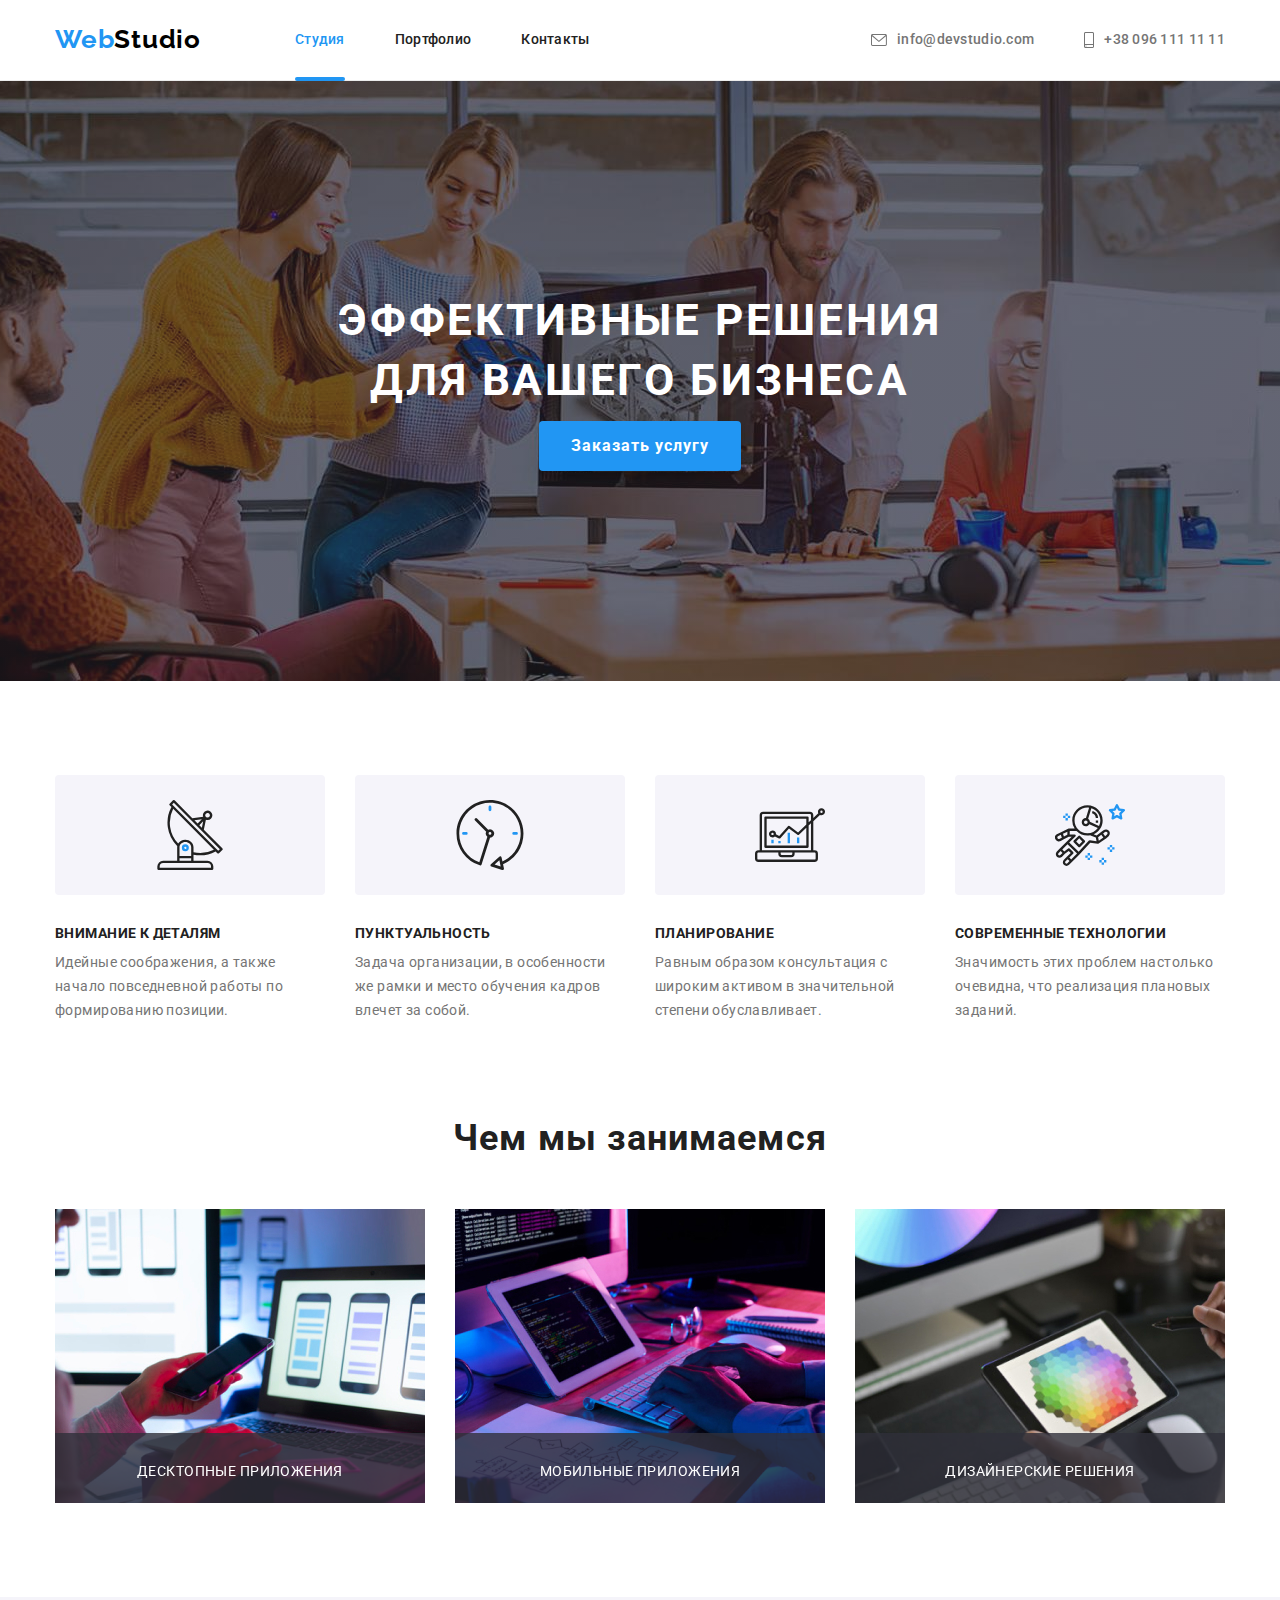
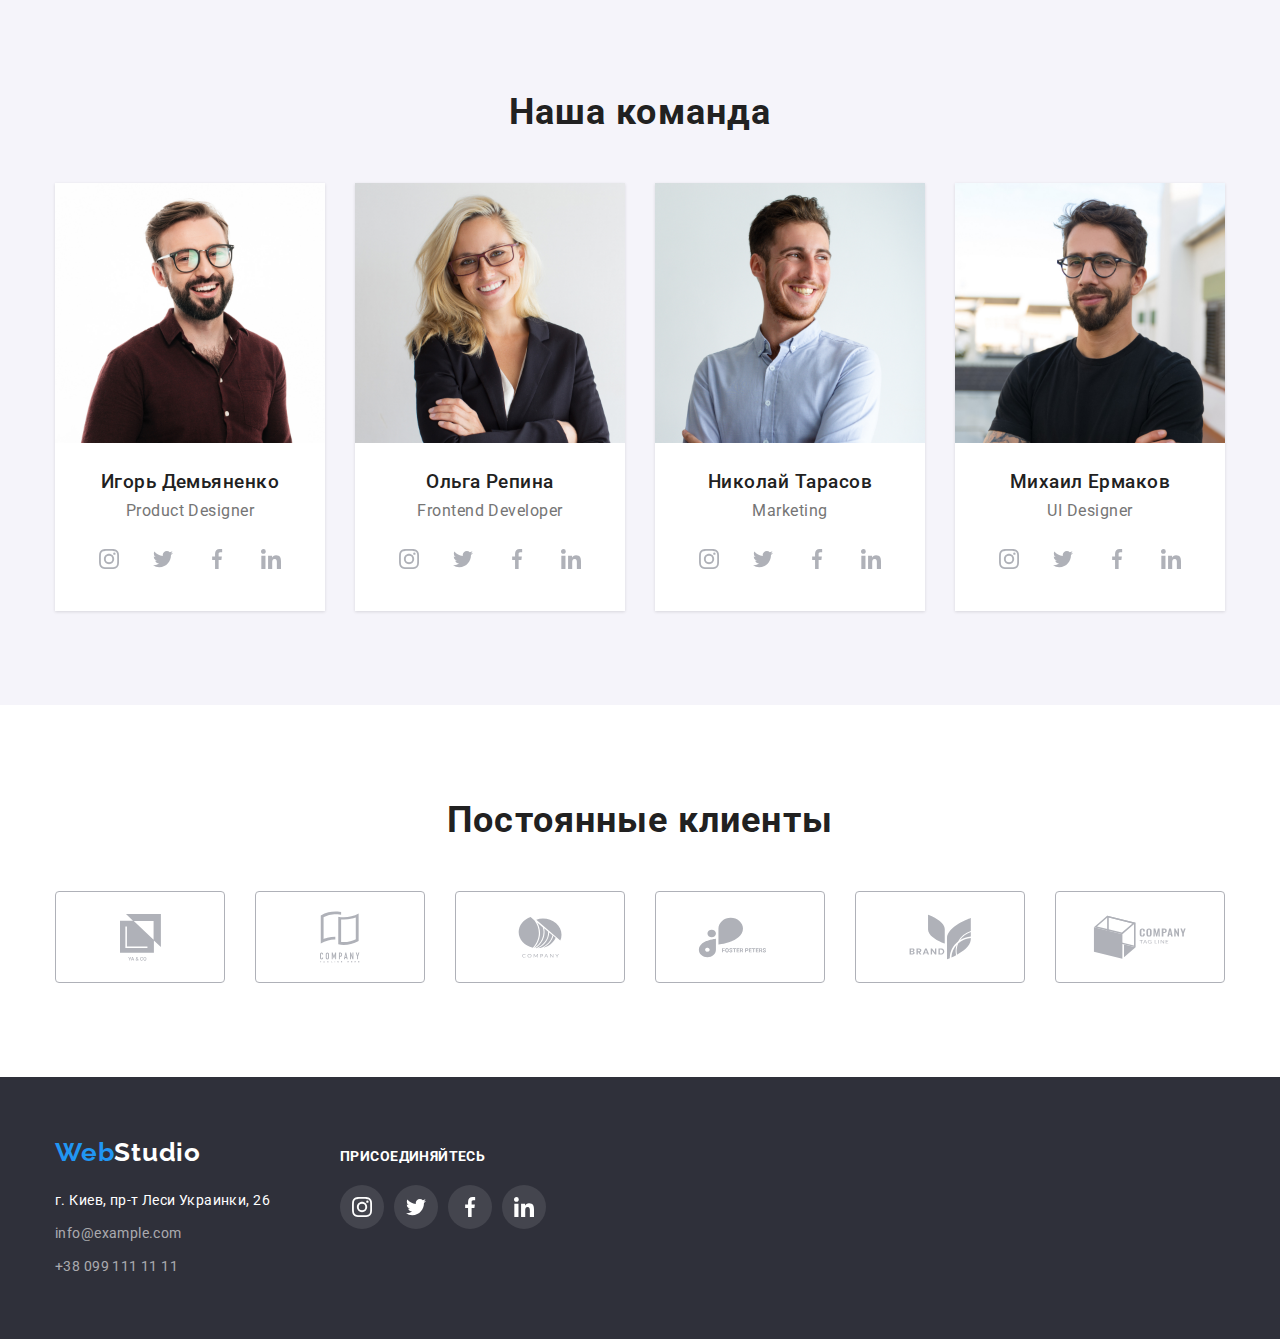
==== commit c7346c72: "after the first inspection" ====
--- a/index.html
+++ b/index.html
@@ -59,7 +59,7 @@
         <h1 class="main-title">эффективные решения для вашего бизнеса</h1>
                 <!-- </div> -->
                 <div class="hero-button">
-                    <button class="button-order" data-modal-open type="button" width="">Заказать услугу</button>
+                    <button class="button-order" data-modal-open type="button">Заказать услугу</button>
                         <div class="backdrop is-hidden" data-modal>
                             <div class="modal">
                                 <button class="close" data-modal-close>
--- a/css/styles.css
+++ b/css/styles.css
@@ -19,7 +19,7 @@
   margin: 0;
   padding: 0;
 }
-/* body styles */
+/* BODY STYLE */
 body {
   background-color: var(--white-color);
   font-family: var(--main-font);
@@ -105,7 +105,6 @@
 .nav a:focus,
 .nav .current {
   color: var(--active-color);
-  transition: color 250ms cubic-bezier(0.4, 0, 0.2, 1);
 }
 
 .nav-list-link {
@@ -120,7 +119,7 @@
   text-decoration: none;
   padding-top: 32px;
   padding-bottom: 32px;
-  transition: 250ms cubic-bezier(0.4, 0, 0.2, 1);
+  transition: color 250ms cubic-bezier(0.4, 0, 0.2, 1);
 }
 
 .current {
@@ -148,16 +147,17 @@
   display: flex;
   flex-direction: row;
   font-style: normal;
+  font-weight: 500;
+  letter-spacing: 0.02em;
   color: inherit;
   padding-top: 32px;
   padding-bottom: 32px;
   align-items: center;
-  transition: 250ms cubic-bezier(0.4, 0, 0.2, 1);
+  transition: color 250ms cubic-bezier(0.4, 0, 0.2, 1);
 }
 .contacts-list-link:hover,
 .contacts-list-link:focus {
   color: var(--active-color);
-  transition: color 250ms cubic-bezier(0.4, 0, 0.2, 1);
 }
 .contacts-list > li:not(:last-child) {
   margin-right: 50px;
@@ -203,7 +203,6 @@
   width: 696px;
   margin-left: auto;
   margin-right: auto;
-  /* padding-top: 200px; */
 }
 .hero-title {
   display: flex;
@@ -237,7 +236,7 @@
   border: none;
   box-shadow: 0px 4px 4px rgba(0, 0, 0, 0.15);
   border-radius: 4px;
-  transition: 250ms cubic-bezier(0.4, 0, 0.2, 1);
+  transition: color 250ms cubic-bezier(0.4, 0, 0.2, 1);
 }
 .hero-button {
   display: flex;
@@ -248,7 +247,6 @@
 .button.order:focus {
   background-color: var(--back-color-order);
   cursor: pointer;
-  transition: color 250ms cubic-bezier(0.4, 0, 0.2, 1);
 }
 .backdrop {
   position: fixed;
@@ -257,17 +255,17 @@
   width: 100%;
   height: 100%;
   background-color: rgba(0, 0, 0, 0.2);
+  transition: opacity 250ms cubic-bezier(0.4, 0, 0.2, 1);
+  opacity: 1;
 }
 
 .backdrop.is-hidden {
   opacity: 0;
   pointer-events: none;
-  transition: transform 250ms cubic-bezier(0.4, 0, 0.2, 1);
+  transition: opacity 250ms cubic-bezier(0.4, 0, 0.2, 1);
 }
 .close {
   position: absolute;
-  top: 8px;
-  right: 8px;
   width: 30px;
   height: 30px;
   cursor: pointer;
@@ -282,17 +280,16 @@
   top: 50%;
   left: 50%;
   transform: translate(-50%, -50%);
-
   height: 581px;
   width: 528px;
-
+  display: flex;
+  justify-content: flex-end;
+  padding: 8px;
   background-color: #fff;
-
   box-shadow: 0px 1px 3px rgba(0, 0, 0, 0.12), 0px 1px 1px rgba(0, 0, 0, 0.14),
     0px 2px 1px rgba(0, 0, 0, 0.2);
   border-radius: 4px;
-  transition: transform 250ms cubic-bezier(0.4, 0, 0.2, 1);
-  opacity: 1;
+  transition: opacity 2500ms cubic-bezier(0.4, 0, 0.2, 1);
 }
 /* SECTION ADVANTAGES */
 
@@ -377,7 +374,7 @@
   text-transform: uppercase;
   color: var(--white-color);
 }
-/* Наша команда */
+/* OUR TEAM */
 .teams {
   background-color: var(--button-background);
 }
@@ -440,7 +437,8 @@
   justify-content: center;
   align-items: center;
   fill: var(--icon-color);
-  transition: 250ms cubic-bezier(0.4, 0, 0.2, 1);
+  transition: fill 250ms cubic-bezier(0.4, 0, 0.2, 1),
+    background-color 250ms cubic-bezier(0.4, 0, 0.2, 1);
 }
 .social-icon-team:not(:last-child) {
   margin-right: 10px;
@@ -449,8 +447,6 @@
 .social-icon-link:focus {
   background-color: var(--active-color);
   fill: var(--white-color);
-  transition: fill 250ms cubic-bezier(0.4, 0, 0.2, 1),
-    background-color 250ms cubic-bezier(0.4, 0, 0.2, 1);
 }
 
 /* PARTNERS */
@@ -474,7 +470,7 @@
   border: 1px solid var(--icon-color);
   border-radius: 4px;
   cursor: pointer;
-  transition: 250ms cubic-bezier(0.4, 0, 0.2, 1);
+  transition: border 250ms cubic-bezier(0.4, 0, 0.2, 1);
 }
 .partners-icon {
   display: inline-block;
@@ -483,17 +479,15 @@
 
   fill: var(--icon-color);
   color: currentColor;
-  transition: 250ms cubic-bezier(0.4, 0, 0.2, 1);
+  transition: fill 250ms cubic-bezier(0.4, 0, 0.2, 1);
 }
 .partners-icon-link:hover,
 .partners-icon-link:focus {
   border-color: var(--button-background-active);
-  transition: border-color 250ms cubic-bezier(0.4, 0, 0.2, 1);
 }
 .partners-icon-link:focus .partners-icon,
 .partners-icon-link:hover .partners-icon {
   fill: var(--active-color);
-  transition: fill 250ms cubic-bezier(0.4, 0, 0.2, 1);
 }
 /* PORTFOLIO */
 
@@ -524,6 +518,10 @@
   font-size: 18px;
 }
 .card-text {
+  font-family: var(--main-font);
+  color: var(--text-color);
+  font-size: 16px;
+  line-height: 1.88;
   margin-top: 4px;
 }
 .card-content {
@@ -535,28 +533,47 @@
 .products-list-item {
   box-shadow: none;
   border: none;
-  transition: border 5000ms cubic-bezier(0.4, 0, 0.2, 1),
-    box-shadow 5000ms cubic-bezier(0.4, 0, 0.2, 1);
-}
+  transition: border 250ms cubic-bezier(0.4, 0, 0.2, 1),
+    box-shadow 250ms cubic-bezier(0.4, 0, 0.2, 1);
+}
+
 .products-list-item:hover,
 .products-list-item:focus {
-  /* background-color: #ffffff; */
+  background-color: #ffffff;
   border: 1px solid #eeeeee;
   box-shadow: 0px 1px 1px rgba(0, 0, 0, 0.12), 0px 4px 4px rgba(0, 0, 0, 0.06),
     1px 4px 6px rgba(0, 0, 0, 0.16);
 }
-.products-card {
+
+.products-thumb {
   position: relative;
-}
-.card-content::before {
+  overflow: hidden;
+}
+.products-overlay {
   position: absolute;
   content: "";
+  display: block;
   top: 0;
   left: 0;
   width: 100%;
   height: 100%;
-  background-color: var(--button-background-active);
-  opacity: 0.5;
+  background: rgba(33, 150, 243, 0.9);
+  opacity: 0;
+  transform: translateY(100%);
+  transition: transform 250ms cubic-bezier(0.4, 0, 0.2, 1),
+    opacity 250ms cubic-bezier(0.4, 0, 0.2, 1);
+}
+.products-text {
+  font-size: 18px;
+  line-height: 1.56;
+  letter-spacing: 0.03em;
+  color: var(--white-color);
+  padding: 63px 24px;
+}
+.products-list-item:hover .products-overlay,
+.products-list-item:focus .products-overlay {
+  transform: translateY(0);
+  opacity: 1;
 }
 
 /* PORTFOLIO BUTTON */
@@ -612,7 +629,7 @@
   color: var(--white-color);
   display: flex;
   flex-direction: row;
-  vertical-align: baseline;
+  align-items: baseline;
 }
 .logo-link-foot {
   font-family: var(--accent-font);
@@ -658,7 +675,7 @@
   justify-content: flex-start;
   flex-direction: column;
   margin-left: 70px;
-  margin-top: 12px;
+  /* margin-top: 12px; */
 }
 
 .social-connect-list {
